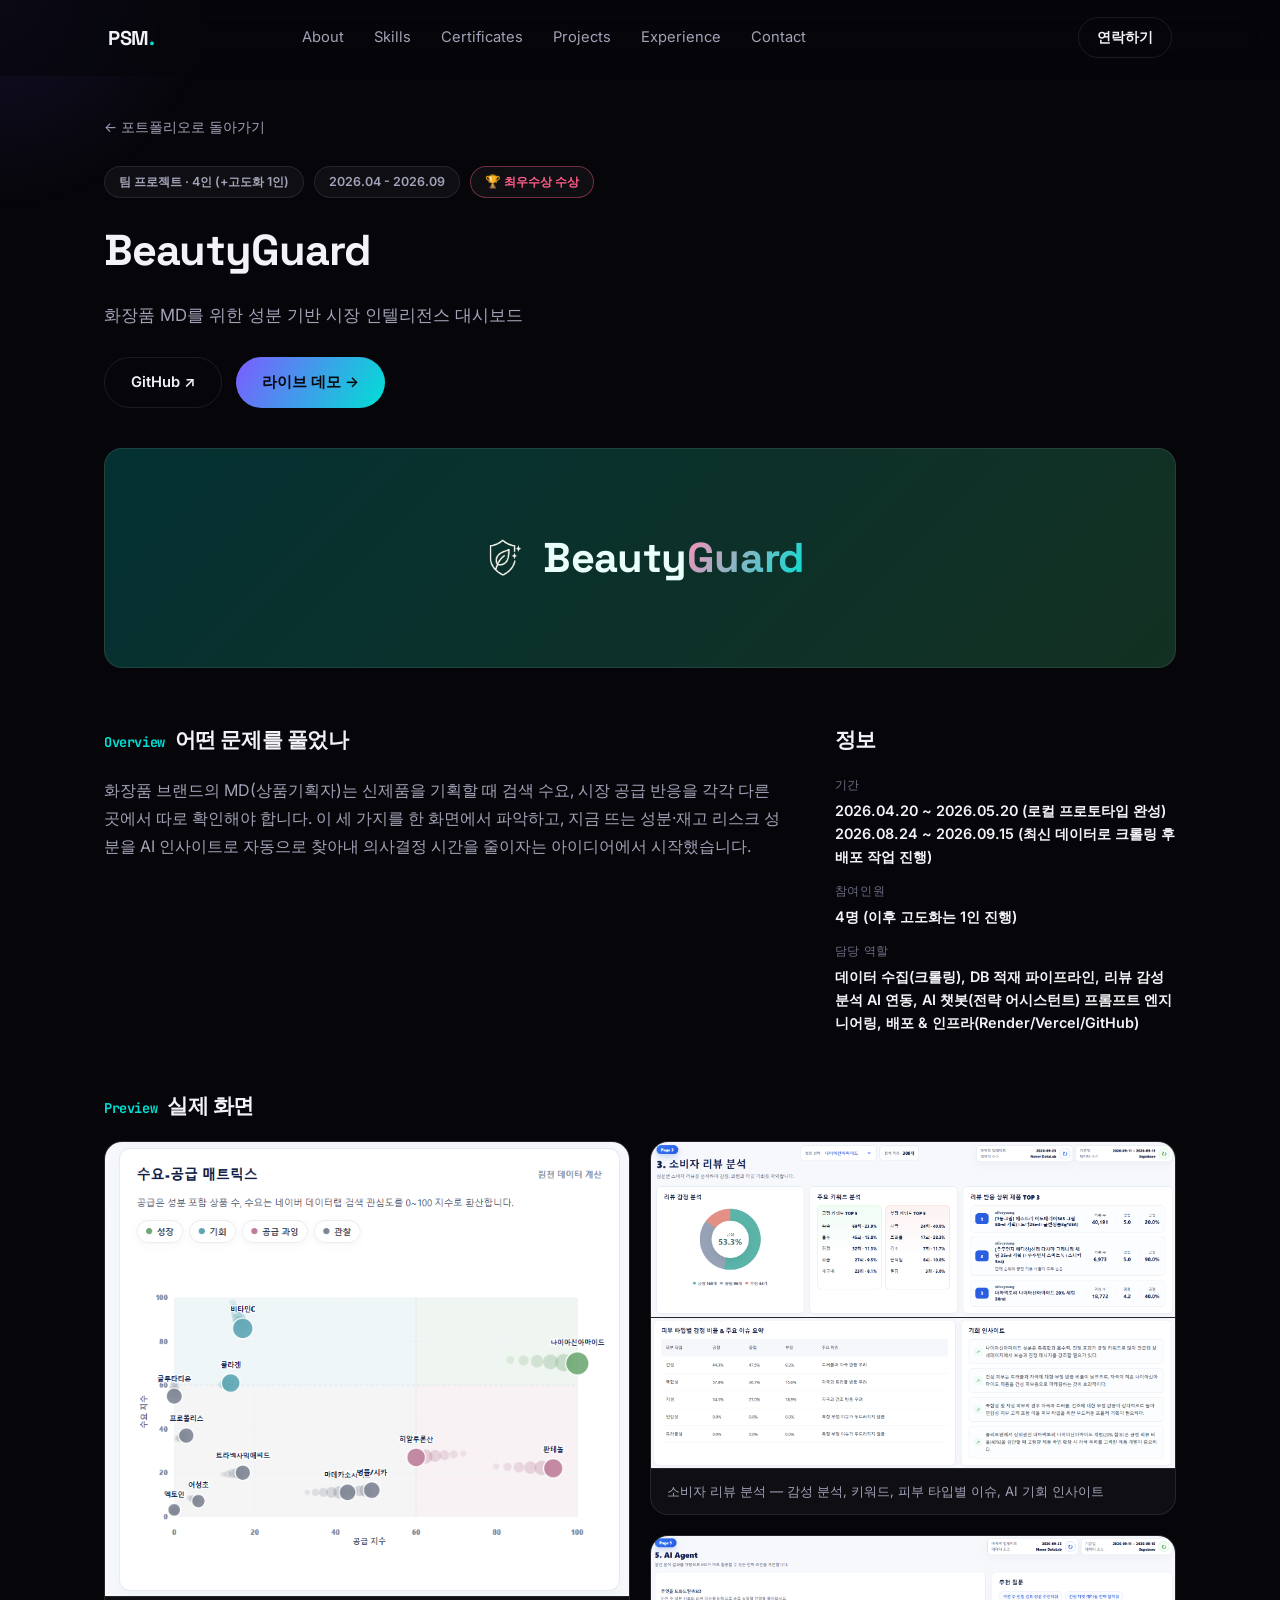
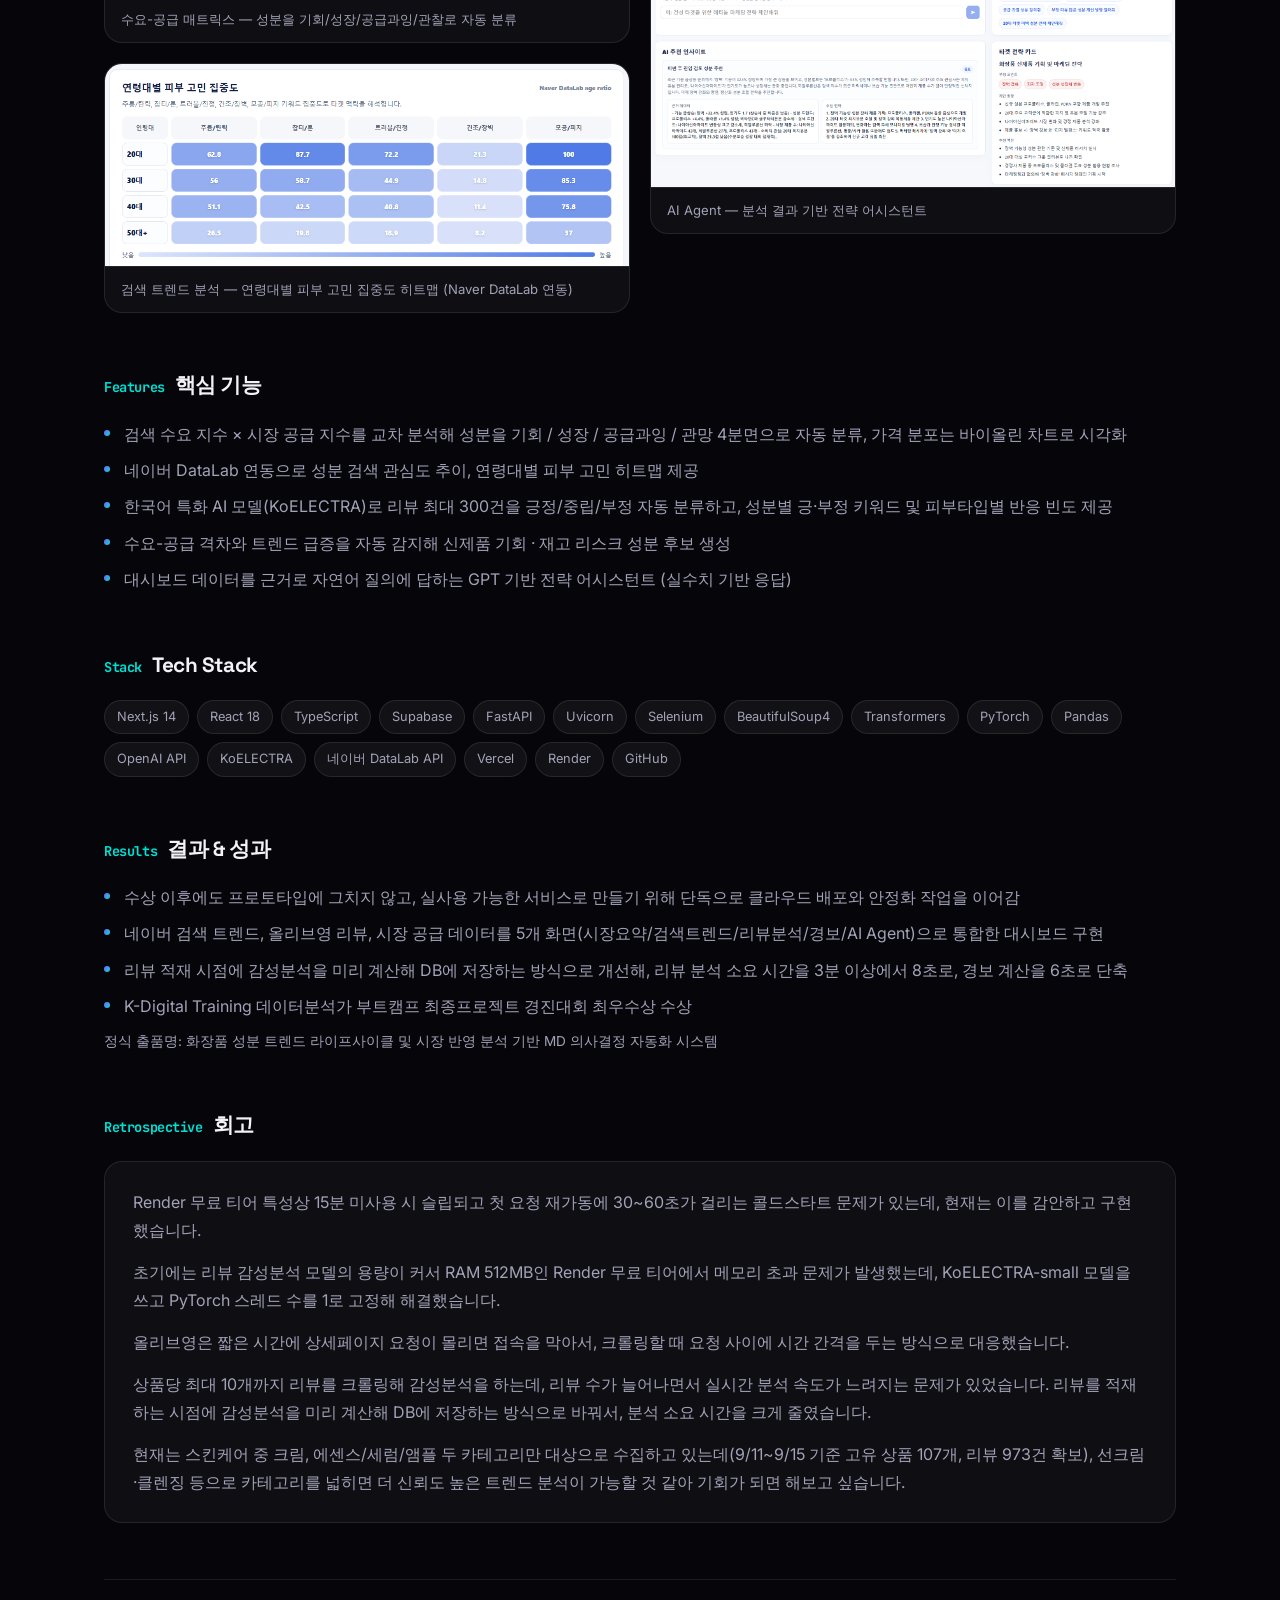
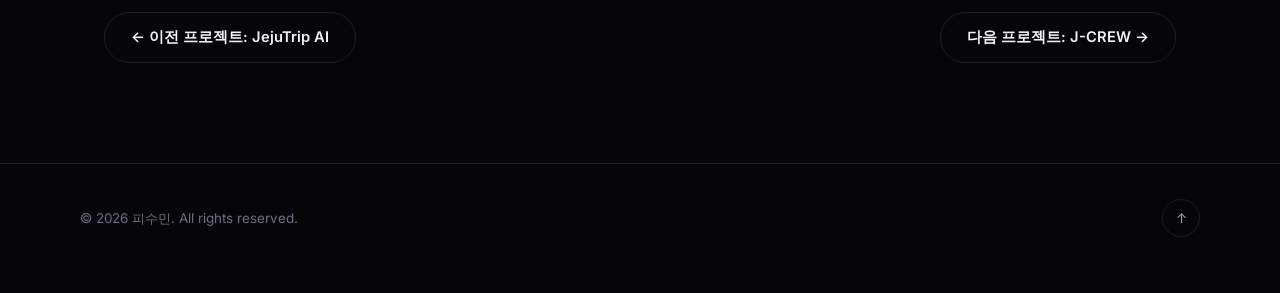
==== projects/beautyguard.html @ df898c48 "Fork portfolio for Data Analyst-focused variant Co-Authored-By: Claude Sonnet 5 <noreply@anthropic.c" ====
<!DOCTYPE html>
<html lang="ko">
<head>
<meta charset="UTF-8">
<meta name="viewport" content="width=device-width, initial-scale=1.0">
<title>BeautyGuard | 피수민 포트폴리오</title>
<meta name="description" content="화장품 MD를 위한 성분 기반 시장 인텔리전스 대시보드, BeautyGuard 프로젝트 상세.">
<meta property="og:type" content="website">
<meta property="og:title" content="BeautyGuard | 피수민 포트폴리오">
<meta property="og:description" content="화장품 MD를 위한 성분 기반 시장 인텔리전스 대시보드, BeautyGuard 프로젝트 상세.">
<meta property="og:image" content="https://portfolio-psm.vercel.app/assets/og-image.png">
<meta property="og:url" content="https://portfolio-psm.vercel.app/projects/beautyguard.html">
<link rel="preconnect" href="https://fonts.googleapis.com">
<link rel="preconnect" href="https://fonts.gstatic.com" crossorigin>
<link href="https://fonts.googleapis.com/css2?family=Space+Grotesk:wght@500;600;700&family=Inter:wght@400;500;600;700&family=JetBrains+Mono:wght@400;500&display=swap" rel="stylesheet">
<link rel="stylesheet" href="../css/style.css">
<link rel="icon" type="image/svg+xml" href="../assets/favicon.svg">
</head>
<body>

<div class="cursor-glow" id="cursorGlow"></div>
<div class="progress-bar" id="progressBar"></div>

<header class="nav" id="nav">
  <div class="nav-inner">
    <a href="../index.html" class="logo">PSM<span class="dot">.</span></a>
    <nav class="nav-links" id="navLinks">
      <a href="../index.html#about" class="nav-link">About</a>
      <a href="../index.html#skills" class="nav-link">Skills</a>
      <a href="../index.html#certificates" class="nav-link">Certificates</a>
      <a href="../index.html#projects" class="nav-link">Projects</a>
      <a href="../index.html#experience" class="nav-link">Experience</a>
      <a href="../index.html#contact" class="nav-link">Contact</a>
    </nav>
    <a href="../index.html#contact" class="btn btn-small btn-outline nav-cta">연락하기</a>
    <button class="menu-toggle" id="menuToggle" aria-label="메뉴 열기">
      <span></span><span></span><span></span>
    </button>
  </div>
</header>

<div class="pd-hero">
  <a href="../index.html#projects" class="pd-back reveal">← 포트폴리오로 돌아가기</a>

  <div class="pd-badges reveal">
    <span class="pd-badge">팀 프로젝트 · 4인 (+고도화 1인)</span>
    <span class="pd-badge">2026.04 - 2026.09</span>
    <span class="pd-badge badge-award">🏆 최우수상 수상</span>
  </div>

  <h1 class="pd-title reveal">BeautyGuard</h1>
  <p class="pd-tagline reveal">화장품 MD를 위한 성분 기반 시장 인텔리전스 대시보드</p>

  <div class="pd-hero-actions reveal">
    <a href="https://github.com/PSM-0403/BeautyGuard" target="_blank" rel="noopener" class="btn btn-outline">GitHub ↗</a>
    <a href="https://beautyguard-dashboard.vercel.app" target="_blank" rel="noopener" class="btn btn-primary">라이브 데모 →</a>
  </div>

  <div class="pd-banner reveal thumb-3">
    <div class="pd-banner-brand">
      <img class="pd-banner-icon" src="../assets/icons/beautyguard-icon.png" alt="BeautyGuard 아이콘" width="56" height="56">
      <span class="pd-banner-title">Beauty<em>Guard</em></span>
    </div>
  </div>
</div>

<div class="pd-body">

  <div class="pd-grid">
    <div class="pd-block reveal">
      <h2><span class="pd-num">Overview</span>어떤 문제를 풀었나</h2>
      <p>
        화장품 브랜드의 MD(상품기획자)는 신제품을 기획할 때 검색 수요, 시장 공급 반응을 각각 다른 곳에서 따로 확인해야 합니다.
        이 세 가지를 한 화면에서 파악하고, 지금 뜨는 성분·재고 리스크 성분을 AI 인사이트로 자동으로 찾아내 의사결정 시간을 줄이자는
        아이디어에서 시작했습니다.
      </p>
    </div>
    <div class="pd-block reveal">
      <h2>정보</h2>
      <ul class="pd-meta-list">
        <li class="pd-meta-item"><span>기간</span><strong>2026.04.20 ~ 2026.05.20 (로컬 프로토타입 완성)<br>2026.08.24 ~ 2026.09.15 (최신 데이터로 크롤링 후 배포 작업 진행)</strong></li>
        <li class="pd-meta-item"><span>참여인원</span><strong>4명 (이후 고도화는 1인 진행)</strong></li>
        <li class="pd-meta-item"><span>담당 역할</span><strong>데이터 수집(크롤링), DB 적재 파이프라인, 리뷰 감성분석 AI 연동, AI 챗봇(전략 어시스턴트) 프롬프트 엔지니어링, 배포 &amp; 인프라(Render/Vercel/GitHub)</strong></li>
      </ul>
    </div>
  </div>

  <div class="pd-block reveal">
    <h2><span class="pd-num">Preview</span>실제 화면</h2>
    <div class="pd-shots">
      <figure class="pd-shot">
        <img src="../assets/screenshots/beautyguard/market-matrix.png" alt="수요-공급 매트릭스 화면" loading="lazy">
        <figcaption>수요-공급 매트릭스 — 성분을 기회/성장/공급과잉/관찰로 자동 분류</figcaption>
      </figure>
      <figure class="pd-shot">
        <img src="../assets/screenshots/beautyguard/age-heatmap.png" alt="연령대별 피부 고민 집중도 히트맵 화면" loading="lazy">
        <figcaption>검색 트렌드 분석 — 연령대별 피부 고민 집중도 히트맵 (Naver DataLab 연동)</figcaption>
      </figure>
      <figure class="pd-shot">
        <img src="../assets/screenshots/beautyguard/review-analysis-1.png" alt="소비자 리뷰 분석 화면 - 감성 분석 및 키워드" loading="lazy">
        <img src="../assets/screenshots/beautyguard/review-analysis-2.png" alt="소비자 리뷰 분석 화면 - 피부 타입별 이슈 및 AI 인사이트" loading="lazy">
        <figcaption>소비자 리뷰 분석 — 감성 분석, 키워드, 피부 타입별 이슈, AI 기회 인사이트</figcaption>
      </figure>
      <figure class="pd-shot">
        <img src="../assets/screenshots/beautyguard/ai-agent.png" alt="AI Agent 전략 어시스턴트 화면" loading="lazy">
        <figcaption>AI Agent — 분석 결과 기반 전략 어시스턴트</figcaption>
      </figure>
    </div>
  </div>

  <div class="pd-block reveal">
    <h2><span class="pd-num">Features</span>핵심 기능</h2>
    <ul class="pd-list">
      <li>검색 수요 지수 × 시장 공급 지수를 교차 분석해 성분을 기회 / 성장 / 공급과잉 / 관망 4분면으로 자동 분류, 가격 분포는 바이올린 차트로 시각화</li>
      <li>네이버 DataLab 연동으로 성분 검색 관심도 추이, 연령대별 피부 고민 히트맵 제공</li>
      <li>한국어 특화 AI 모델(KoELECTRA)로 리뷰 최대 300건을 긍정/중립/부정 자동 분류하고, 성분별 긍·부정 키워드 및 피부타입별 반응 빈도 제공</li>
      <li>수요-공급 격차와 트렌드 급증을 자동 감지해 신제품 기회 · 재고 리스크 성분 후보 생성</li>
      <li>대시보드 데이터를 근거로 자연어 질의에 답하는 GPT 기반 전략 어시스턴트 (실수치 기반 응답)</li>
    </ul>
  </div>

  <div class="pd-block reveal">
    <h2><span class="pd-num">Stack</span>Tech Stack</h2>
    <div class="tech-pills">
      <span class="tech-pill">Next.js 14</span><span class="tech-pill">React 18</span><span class="tech-pill">TypeScript</span>
      <span class="tech-pill">Supabase</span><span class="tech-pill">FastAPI</span><span class="tech-pill">Uvicorn</span>
      <span class="tech-pill">Selenium</span><span class="tech-pill">BeautifulSoup4</span><span class="tech-pill">Transformers</span>
      <span class="tech-pill">PyTorch</span><span class="tech-pill">Pandas</span><span class="tech-pill">OpenAI API</span>
      <span class="tech-pill">KoELECTRA</span><span class="tech-pill">네이버 DataLab API</span><span class="tech-pill">Vercel</span><span class="tech-pill">Render</span><span class="tech-pill">GitHub</span>
    </div>
  </div>

  <div class="pd-block reveal">
    <h2><span class="pd-num">Results</span>결과 &amp; 성과</h2>
    <ul class="pd-list">
      <li>수상 이후에도 프로토타입에 그치지 않고, 실사용 가능한 서비스로 만들기 위해 단독으로 클라우드 배포와 안정화 작업을 이어감</li>
      <li>네이버 검색 트렌드, 올리브영 리뷰, 시장 공급 데이터를 5개 화면(시장요약/검색트렌드/리뷰분석/경보/AI Agent)으로 통합한 대시보드 구현</li>
      <li>리뷰 적재 시점에 감성분석을 미리 계산해 DB에 저장하는 방식으로 개선해, 리뷰 분석 소요 시간을 3분 이상에서 8초로, 경보 계산을 6초로 단축</li>
      <li>K-Digital Training 데이터분석가 부트캠프 최종프로젝트 경진대회 최우수상 수상</li>
    </ul>
    <p class="section-hint">정식 출품명: 화장품 성분 트렌드 라이프사이클 및 시장 반영 분석 기반 MD 의사결정 자동화 시스템</p>
  </div>

  <div class="pd-block reveal">
    <h2><span class="pd-num">Retrospective</span>회고</h2>
    <div class="pd-retro">
      <p>Render 무료 티어 특성상 15분 미사용 시 슬립되고 첫 요청 재가동에 30~60초가 걸리는 콜드스타트 문제가 있는데, 현재는 이를 감안하고 구현했습니다.</p>
      <p>초기에는 리뷰 감성분석 모델의 용량이 커서 RAM 512MB인 Render 무료 티어에서 메모리 초과 문제가 발생했는데, KoELECTRA-small 모델을 쓰고 PyTorch 스레드 수를 1로 고정해 해결했습니다.</p>
      <p>올리브영은 짧은 시간에 상세페이지 요청이 몰리면 접속을 막아서, 크롤링할 때 요청 사이에 시간 간격을 두는 방식으로 대응했습니다.</p>
      <p>상품당 최대 10개까지 리뷰를 크롤링해 감성분석을 하는데, 리뷰 수가 늘어나면서 실시간 분석 속도가 느려지는 문제가 있었습니다. 리뷰를 적재하는 시점에 감성분석을 미리 계산해 DB에 저장하는 방식으로 바꿔서, 분석 소요 시간을 크게 줄였습니다.</p>
      <p>현재는 스킨케어 중 크림, 에센스/세럼/앰플 두 카테고리만 대상으로 수집하고 있는데(9/11~9/15 기준 고유 상품 107개, 리뷰 973건 확보), 선크림·클렌징 등으로 카테고리를 넓히면 더 신뢰도 높은 트렌드 분석이 가능할 것 같아 기회가 되면 해보고 싶습니다.</p>
    </div>
  </div>

  <div class="pd-footer-nav reveal">
    <a href="jejutrip.html" class="btn btn-outline">← 이전 프로젝트: JejuTrip AI</a>
    <a href="jcrew.html" class="btn btn-outline">다음 프로젝트: J-CREW →</a>
  </div>

</div>

<footer class="footer">
  <div class="footer-inner">
    <p>&copy; <span id="year"></span> 피수민. All rights reserved.</p>
    <button class="to-top" id="toTop" aria-label="맨 위로">↑</button>
  </div>
</footer>

<script src="../js/script.js"></script>
</body>
</html>
---- css/style.css ----
/* ===================================================
   Portfolio — Dark / Gradient theme
   =================================================== */

:root {
  --bg: #06060a;
  --bg-alt: #0b0b13;
  --surface: rgba(255, 255, 255, 0.04);
  --surface-hover: rgba(255, 255, 255, 0.07);
  --border: rgba(255, 255, 255, 0.09);
  --text: #f3f3f7;
  --text-dim: #a2a2b8;
  --text-faint: #6c6c85;

  --accent-1: #7c5cff;
  --accent-2: #00e0d4;
  --accent-3: #ff5c8a;
  --gradient: linear-gradient(120deg, var(--accent-1), var(--accent-2));
  --gradient-soft: linear-gradient(120deg, rgba(124,92,255,0.18), rgba(0,224,212,0.18));

  --shadow-glow: 0 0 40px rgba(124, 92, 255, 0.25);
  --radius: 18px;
  --radius-sm: 10px;

  --maxw: 1120px;
  --nav-h: 76px;
}

@media (prefers-color-scheme: light) {
  :root { color-scheme: dark; }
}

* { box-sizing: border-box; }
html { scroll-behavior: smooth; }

body {
  margin: 0;
  background: var(--bg);
  color: var(--text);
  font-family: 'Inter', system-ui, -apple-system, 'Segoe UI', sans-serif;
  line-height: 1.6;
  overflow-x: hidden;
}

h1, h2, h3 {
  font-family: 'Space Grotesk', 'Inter', sans-serif;
  margin: 0;
  letter-spacing: -0.02em;
}

a { color: inherit; text-decoration: none; }
ul { list-style: none; margin: 0; padding: 0; }
img { max-width: 100%; display: block; }
button { font-family: inherit; cursor: pointer; border: none; background: none; color: inherit; }

::selection { background: var(--accent-1); color: #fff; }

/* ---------- scrollbar ---------- */
::-webkit-scrollbar { width: 10px; }
::-webkit-scrollbar-track { background: var(--bg); }
::-webkit-scrollbar-thumb { background: #24243a; border-radius: 10px; }
::-webkit-scrollbar-thumb:hover { background: var(--accent-1); }

/* ---------- cursor glow ---------- */
.cursor-glow {
  position: fixed;
  top: 0; left: 0;
  width: 420px; height: 420px;
  border-radius: 50%;
  background: radial-gradient(circle, rgba(124,92,255,0.12), transparent 70%);
  pointer-events: none;
  transform: translate(-50%, -50%);
  z-index: 1;
  transition: opacity 0.3s;
  will-change: transform;
}
@media (max-width: 768px) { .cursor-glow { display: none; } }

/* ---------- scroll progress ---------- */
.progress-bar {
  position: fixed;
  top: 0; left: 0;
  height: 3px;
  width: 0%;
  background: var(--gradient);
  z-index: 1000;
  transition: width 0.1s ease-out;
}

/* ---------- reveal on scroll ---------- */
.reveal {
  opacity: 0;
  transform: translateY(28px);
  transition: opacity 0.7s cubic-bezier(.2,.7,.3,1), transform 0.7s cubic-bezier(.2,.7,.3,1);
}
.reveal.in-view { opacity: 1; transform: translateY(0); }

/* ===================== NAV ===================== */
.nav {
  position: fixed;
  top: 0; left: 0; right: 0;
  height: var(--nav-h);
  z-index: 500;
  background: rgba(6,6,10,0.6);
  backdrop-filter: blur(16px);
  -webkit-backdrop-filter: blur(16px);
  border-bottom: 1px solid transparent;
  transition: border-color 0.3s, background 0.3s;
}
.nav.scrolled { border-color: var(--border); background: rgba(6,6,10,0.85); }

.nav-inner {
  max-width: var(--maxw);
  height: 100%;
  margin: 0 auto;
  padding: 0 28px;
  display: flex;
  align-items: center;
  gap: 24px;
}

.logo {
  font-family: 'Space Grotesk', sans-serif;
  font-weight: 700;
  font-size: 1.25rem;
  letter-spacing: -0.02em;
}
.logo .dot { color: var(--accent-2); }

.nav-links {
  display: flex;
  gap: 30px;
  margin: 0 auto;
}
.nav-link {
  position: relative;
  font-size: 0.92rem;
  color: var(--text-dim);
  padding: 6px 0;
  transition: color 0.2s;
}
.nav-link::after {
  content: '';
  position: absolute;
  left: 0; bottom: 0;
  width: 0; height: 2px;
  background: var(--gradient);
  transition: width 0.25s;
}
.nav-link:hover, .nav-link.active { color: var(--text); }
.nav-link:hover::after, .nav-link.active::after { width: 100%; }

.nav-cta { margin-left: auto; }

.menu-toggle {
  display: none;
  flex-direction: column;
  gap: 5px;
  padding: 8px;
}
.menu-toggle span {
  width: 22px; height: 2px;
  background: var(--text);
  border-radius: 2px;
  transition: transform 0.25s, opacity 0.25s;
}

/* ===================== BUTTONS ===================== */
.btn {
  display: inline-flex;
  align-items: center;
  gap: 8px;
  padding: 13px 26px;
  border-radius: 999px;
  font-size: 0.92rem;
  font-weight: 600;
  transition: transform 0.2s, box-shadow 0.2s, background 0.2s, border-color 0.2s;
  white-space: nowrap;
}
.btn-primary {
  background: var(--gradient);
  color: #06060a;
}
.btn-primary:hover { transform: translateY(-2px); box-shadow: var(--shadow-glow); }

.btn-outline {
  border: 1px solid var(--border);
  color: var(--text);
}
.btn-outline:hover { border-color: var(--accent-1); background: var(--surface); transform: translateY(-2px); }

.btn-small { padding: 9px 18px; font-size: 0.85rem; }

/* ===================== HERO ===================== */
.hero {
  position: relative;
  min-height: 100vh;
  display: flex;
  align-items: center;
  justify-content: center;
  padding: calc(var(--nav-h) + 40px) 24px 80px;
  overflow: hidden;
}

.hero-content {
  position: relative;
  z-index: 2;
  max-width: 760px;
  text-align: center;
}

.hero-eyebrow {
  display: inline-flex;
  align-items: center;
  gap: 8px;
  font-size: 0.82rem;
  color: var(--text-dim);
  border: 1px solid var(--border);
  padding: 7px 16px;
  border-radius: 999px;
  margin-bottom: 28px;
  background: var(--surface);
}
.pulse-dot {
  width: 7px; height: 7px;
  border-radius: 50%;
  background: #4ade80;
  box-shadow: 0 0 0 0 rgba(74,222,128,0.6);
  animation: pulse 1.8s infinite;
}
@keyframes pulse {
  0% { box-shadow: 0 0 0 0 rgba(74,222,128,0.55); }
  70% { box-shadow: 0 0 0 8px rgba(74,222,128,0); }
  100% { box-shadow: 0 0 0 0 rgba(74,222,128,0); }
}

.hero-title {
  font-size: clamp(2.1rem, 5.5vw, 3.6rem);
  font-weight: 700;
  line-height: 1.15;
  margin-bottom: 14px;
}
.wave { display: inline-block; animation: waveHand 2.4s ease-in-out infinite; transform-origin: 70% 70%; }
@keyframes waveHand {
  0%, 60%, 100% { transform: rotate(0deg); }
  10%, 30% { transform: rotate(14deg); }
  20% { transform: rotate(-8deg); }
  40% { transform: rotate(10deg); }
}

.gradient-text {
  background: var(--gradient);
  -webkit-background-clip: text;
  background-clip: text;
  color: transparent;
}

.hero-role {
  font-size: clamp(1.15rem, 3vw, 1.6rem);
  font-family: 'JetBrains Mono', monospace;
  font-weight: 500;
  color: var(--accent-2);
  min-height: 2.2em;
  margin-bottom: 20px;
}
.hero-tagline {
  font-family: 'Space Grotesk', sans-serif;
  font-size: clamp(1rem, 2.4vw, 1.2rem);
  font-weight: 600;
  color: var(--text);
  margin-bottom: 18px;
  position: relative;
  display: inline-block;
}
.hero-tagline::after {
  content: '';
  position: absolute;
  left: 50%;
  bottom: -8px;
  transform: translateX(-50%);
  width: 40px;
  height: 3px;
  border-radius: 3px;
  background: var(--gradient);
}

.hero-desc {
  color: var(--text-dim);
  font-size: 1.02rem;
  max-width: 560px;
  margin: 26px auto 36px;
}

.hero-actions {
  display: flex;
  justify-content: center;
  gap: 14px;
  flex-wrap: wrap;
  margin-bottom: 36px;
}

.hero-links {
  display: flex;
  justify-content: center;
  gap: 20px;
}
.hero-links a {
  width: 42px; height: 42px;
  display: flex; align-items: center; justify-content: center;
  border-radius: 50%;
  border: 1px solid var(--border);
  color: var(--text-dim);
  transition: color 0.2s, border-color 0.2s, transform 0.2s;
}
.hero-links a:hover { color: var(--text); border-color: var(--accent-1); transform: translateY(-3px); }

.scroll-cue {
  position: absolute;
  bottom: 32px; left: 50%;
  transform: translateX(-50%);
  width: 26px; height: 42px;
  border: 2px solid var(--border);
  border-radius: 14px;
  z-index: 2;
}
.scroll-cue span {
  position: absolute;
  top: 8px; left: 50%;
  width: 4px; height: 8px;
  margin-left: -2px;
  border-radius: 2px;
  background: var(--accent-2);
  animation: scrollCue 1.6s ease-in-out infinite;
}
@keyframes scrollCue {
  0% { opacity: 1; top: 8px; }
  100% { opacity: 0; top: 20px; }
}

/* ===================== SECTIONS (generic) ===================== */
.section { padding: 120px 24px; position: relative; }
.section-alt { background: var(--bg-alt); }
.section-inner { max-width: var(--maxw); margin: 0 auto; }

.section-tag {
  font-family: 'JetBrains Mono', monospace;
  font-size: 0.82rem;
  color: var(--accent-2);
  letter-spacing: 0.06em;
  margin-bottom: 12px;
}
.section-title {
  font-size: clamp(1.7rem, 4vw, 2.4rem);
  font-weight: 700;
  margin-bottom: 16px;
}
#projects .section-title,
#certificates .section-title { margin-bottom: 44px; }
.section-desc {
  color: var(--text-dim);
  max-width: 560px;
  margin-bottom: 52px;
}
.center { text-align: center; margin-left: auto; margin-right: auto; }

.section-desc-tight { margin-bottom: 8px; }
.section-hint {
  font-size: 0.85rem;
  color: var(--text-faint);
  margin: 0 0 44px;
}

/* ===================== ABOUT ===================== */
.about-grid {
  display: grid;
  grid-template-columns: 320px 1fr;
  gap: 60px;
  align-items: start;
}

.avatar-frame {
  position: relative;
  width: 100%;
  aspect-ratio: 1;
  border-radius: 28px;
  background: var(--gradient-soft);
  border: 1px solid var(--border);
  display: flex;
  align-items: center;
  justify-content: center;
  overflow: hidden;
}
.avatar-glow {
  position: absolute;
  width: 60%; height: 60%;
  background: var(--gradient);
  filter: blur(60px);
  opacity: 0.55;
  border-radius: 50%;
}
.avatar-initials {
  position: relative;
  font-family: 'Space Grotesk', sans-serif;
  font-size: 4.2rem;
  font-weight: 700;
  color: var(--text);
}

.about-stat-card {
  display: flex;
  gap: 16px;
  margin-top: 20px;
}
.about-stat {
  flex: 1;
  background: var(--surface);
  border: 1px solid var(--border);
  border-radius: var(--radius-sm);
  padding: 16px;
  text-align: center;
}
.about-stat strong {
  display: block;
  font-family: 'Space Grotesk', sans-serif;
  font-size: 1.5rem;
  background: var(--gradient);
  -webkit-background-clip: text;
  background-clip: text;
  color: transparent;
}
.about-stat span { font-size: 0.78rem; color: var(--text-dim); }

.about-text p { color: var(--text-dim); margin-bottom: 18px; }
.about-facts { margin-top: 28px; display: flex; flex-direction: column; gap: 12px; }
.about-facts li { font-size: 0.94rem; color: var(--text-dim); display: flex; gap: 10px; }

@media (max-width: 860px) {
  .about-grid { grid-template-columns: 1fr; }
  .avatar-frame { max-width: 280px; margin: 0 auto; }
  .about-stat-card { max-width: 280px; margin: 20px auto 0; }
}

/* ===================== SKILLS ===================== */
.skills-grid {
  display: grid;
  grid-template-columns: repeat(auto-fit, minmax(340px, 1fr));
  gap: 20px;
  align-items: start;
}
.skill-card {
  background: var(--surface);
  border: 1px solid var(--border);
  border-radius: var(--radius);
  padding: 26px;
  transition: transform 0.25s, border-color 0.25s, background 0.25s;
}
.skill-card:hover {
  transform: translateY(-4px);
  border-color: var(--accent-1);
  background: var(--surface-hover);
}
.skill-card h3 {
  font-size: 1.05rem;
  margin-bottom: 16px;
  color: var(--accent-2);
}

.skill-tags { display: flex; flex-wrap: wrap; gap: 8px; }
.skill-tag {
  position: relative;
  font: inherit;
  font-size: 0.82rem;
  padding: 6px 12px;
  border-radius: 999px;
  background: rgba(255,255,255,0.05);
  border: 1px solid var(--border);
  color: var(--text-dim);
  cursor: pointer;
  transition: border-color 0.2s, color 0.2s, background 0.2s;
}
.skill-tag:hover,
.skill-tag:focus-visible,
.skill-tag.active {
  border-color: var(--accent-1);
  color: var(--text);
  background: rgba(124,92,255,0.14);
}

.skill-tooltip {
  position: absolute;
  left: 50%;
  top: calc(100% + 10px);
  transform: translateX(-50%) translateY(6px);
  width: 240px;
  max-width: 60vw;
  padding: 12px 14px;
  border-radius: var(--radius-sm);
  background: #12121c;
  border: 1px solid var(--border);
  color: var(--text-dim);
  font-size: 0.78rem;
  font-weight: 400;
  line-height: 1.55;
  text-align: left;
  white-space: normal;
  opacity: 0;
  pointer-events: none;
  transition: opacity 0.2s, transform 0.2s;
  z-index: 20;
  box-shadow: 0 16px 34px -14px rgba(0,0,0,0.6);
}
.skill-tag:hover .skill-tooltip,
.skill-tag:focus-visible .skill-tooltip,
.skill-tag.active .skill-tooltip {
  opacity: 1;
  transform: translateX(-50%) translateY(0);
  pointer-events: auto;
}

/* ===================== CERTIFICATES ===================== */
.cert-card {
  background: var(--surface);
  border: 1px solid var(--border);
  border-radius: var(--radius);
  overflow: hidden;
}
.cert-row {
  display: grid;
  grid-template-columns: 110px 1fr auto;
  align-items: center;
  gap: 18px;
  padding: 18px 26px;
  border-bottom: 1px solid var(--border);
  transition: background 0.2s;
}
.cert-row:last-child { border-bottom: none; }
.cert-row:hover { background: var(--surface-hover); }
.cert-date {
  font-family: 'JetBrains Mono', monospace;
  font-size: 0.82rem;
  color: var(--accent-2);
}
.cert-name {
  font-weight: 600;
  font-size: 0.98rem;
}
.cert-org {
  font-size: 0.84rem;
  color: var(--text-dim);
  text-align: right;
  white-space: nowrap;
}

@media (max-width: 620px) {
  .cert-row {
    grid-template-columns: 1fr;
    gap: 4px;
    text-align: left;
  }
  .cert-org { text-align: left; }
}

/* ===================== PROJECTS ===================== */
.projects-grid {
  display: grid;
  grid-template-columns: repeat(auto-fit, minmax(300px, 1fr));
  gap: 26px;
}

.project-card {
  background: var(--surface);
  border: 1px solid var(--border);
  border-radius: var(--radius);
  overflow: hidden;
  transition: transform 0.15s ease-out, border-color 0.25s, box-shadow 0.25s;
  transform-style: preserve-3d;
}
.project-card:hover {
  border-color: var(--accent-1);
  box-shadow: 0 20px 50px -20px rgba(124,92,255,0.4);
}

.project-thumb {
  height: 170px;
  display: flex;
  align-items: center;
  justify-content: center;
  font-size: 3rem;
  position: relative;
  overflow: hidden;
}
.thumb-1 { background: linear-gradient(135deg, #7c5cff33, #00e0d433); }
.thumb-2 { background: linear-gradient(135deg, #ff5c8a33, #7c5cff33); }
.thumb-3 { background: linear-gradient(135deg, #00e0d433, #4ade8033); }
.thumb-4 { background: linear-gradient(135deg, #ffb35c33, #ff5c8a33); }
.project-emoji { position: relative; z-index: 1; filter: drop-shadow(0 4px 18px rgba(0,0,0,0.4)); }
.project-emoji-icon { position: relative; z-index: 1; filter: drop-shadow(0 4px 18px rgba(0,0,0,0.4)); }

.thumb-brand {
  position: relative;
  z-index: 1;
  display: flex;
  align-items: center;
  gap: 6px;
}
.thumb-brand-title {
  font-family: 'Space Grotesk', sans-serif;
  font-size: 1.3rem;
  font-weight: 700;
  letter-spacing: -0.01em;
  color: #eafffa;
}
.thumb-brand-title em {
  font-style: normal;
  background: linear-gradient(120deg, #ff8fb8, #00e0d4);
  -webkit-background-clip: text;
  background-clip: text;
  color: transparent;
}
.thumb-brand .project-emoji { font-size: 2.1rem; }

.thumb-brand-title.thumb-brand-jeju em,
.pd-banner-title.pd-banner-jeju em {
  font-style: normal;
  background: linear-gradient(120deg, #ff9f43, #7ed957);
  -webkit-background-clip: text;
  background-clip: text;
  color: transparent;
}
.pd-banner-icon-emoji { font-size: 2.6rem; line-height: 1; }

.logo-plate {
  position: relative;
  z-index: 1;
  background: #ffffff;
  border-radius: 16px;
  display: flex;
  align-items: center;
  justify-content: center;
  box-shadow: 0 12px 30px -10px rgba(0,0,0,0.5);
}
.logo-plate img { display: block; border-radius: 8px; object-fit: contain; }
.logo-plate-sm { padding: 10px; }
.logo-plate-sm img { width: 72px; height: 72px; }
.logo-plate-lg { padding: 16px; border-radius: 20px; }
.logo-plate-lg img { width: 120px; height: 120px; }

.project-body { padding: 22px 24px 26px; }
.project-top {
  display: flex;
  justify-content: space-between;
  align-items: center;
  margin-bottom: 10px;
}
.project-top h3 { font-size: 1.08rem; }
.project-links { display: flex; gap: 12px; }
.project-links a { color: var(--text-dim); transition: color 0.2s; }
.project-links a:hover { color: var(--accent-2); }

.project-body p { color: var(--text-dim); font-size: 0.92rem; margin-bottom: 16px; }
.project-tags { display: flex; flex-wrap: wrap; gap: 8px; }
.project-tags span {
  font-size: 0.76rem;
  padding: 4px 10px;
  border-radius: 999px;
  background: rgba(255,255,255,0.05);
  color: var(--text-faint);
  border: 1px solid var(--border);
}

.project-more {
  display: inline-flex;
  align-items: center;
  gap: 4px;
  margin-top: 18px;
  font-size: 0.86rem;
  font-weight: 600;
  color: var(--accent-2);
  transition: gap 0.2s, color 0.2s;
}
.project-more:hover { gap: 8px; color: var(--text); }

/* ===================== EXPERIENCE / TIMELINE ===================== */
.timeline {
  position: relative;
  max-width: 720px;
  margin: 0 auto;
  padding-left: 28px;
  border-left: 2px solid var(--border);
}
.timeline-item {
  position: relative;
  padding-bottom: 44px;
}
.timeline-item:last-child { padding-bottom: 0; }
.timeline-dot {
  position: absolute;
  left: -35px;
  top: 4px;
  width: 12px; height: 12px;
  border-radius: 50%;
  background: var(--gradient);
  box-shadow: 0 0 0 4px var(--bg), 0 0 0 5px var(--border);
}
.timeline-date {
  font-family: 'JetBrains Mono', monospace;
  font-size: 0.78rem;
  color: var(--accent-2);
}
.timeline-badge {
  display: inline-block;
  margin-left: 10px;
  padding: 2px 10px;
  border-radius: 999px;
  font-size: 0.7rem;
  font-weight: 600;
  border: 1px solid var(--border);
  color: var(--text-dim);
  vertical-align: middle;
}
.badge-work { border-color: rgba(124,92,255,0.4); color: var(--accent-1); }
.badge-edu { border-color: rgba(0,224,212,0.4); color: var(--accent-2); }
.badge-award { border-color: rgba(255,92,138,0.4); color: var(--accent-3); }

.timeline-content h3 { font-size: 1.05rem; margin: 8px 0 8px; }
.timeline-content p { color: var(--text-dim); font-size: 0.92rem; }
.timeline-orgs {
  display: flex;
  flex-direction: column;
  gap: 4px;
  margin-bottom: 12px;
  padding: 12px 14px;
  background: rgba(255,255,255,0.03);
  border: 1px solid var(--border);
  border-radius: var(--radius-sm);
}
.timeline-orgs li {
  font-size: 0.86rem;
  color: var(--text);
  font-weight: 500;
}
.timeline-details {
  display: flex;
  flex-direction: column;
  gap: 6px;
}
.timeline-details li {
  position: relative;
  padding-left: 16px;
  color: var(--text-dim);
  font-size: 0.88rem;
  line-height: 1.55;
}
.timeline-details li::before {
  content: '';
  position: absolute;
  left: 0; top: 8px;
  width: 5px; height: 5px;
  border-radius: 50%;
  background: var(--accent-2);
}

.timeline-award {
  display: flex;
  align-items: flex-start;
  gap: 12px;
  margin-top: 14px;
  padding: 14px 16px;
  background: rgba(255,92,138,0.06);
  border: 1px solid rgba(255,92,138,0.3);
  border-radius: var(--radius-sm);
}
.award-icon { font-size: 1.3rem; line-height: 1; }
.timeline-award strong { font-size: 0.92rem; color: var(--text); }
.award-date {
  font-family: 'JetBrains Mono', monospace;
  font-size: 0.74rem;
  color: var(--text-faint);
}
.timeline-award p {
  margin: 6px 0 0;
  color: var(--text-dim);
  font-size: 0.86rem;
}

/* ===================== CONTACT ===================== */
.contact-inner { text-align: center; }
.contact-card {
  max-width: 620px;
  margin: 0 auto;
  background: var(--surface);
  border: 1px solid var(--border);
  border-radius: var(--radius);
  padding: 36px 30px;
}

.email-group {
  display: flex;
  justify-content: center;
  align-items: center;
  gap: 16px;
  flex-wrap: wrap;
}

.email-copy {
  display: inline-flex;
  align-items: center;
  gap: 10px;
  padding: 14px 22px;
  border-radius: 999px;
  border: 1px solid var(--border);
  font-size: 0.94rem;
  font-weight: 600;
  color: var(--text);
  position: relative;
  transition: border-color 0.2s, transform 0.2s;
}
.email-copy:hover { border-color: var(--accent-2); transform: translateY(-2px); }
.copy-hint {
  position: absolute;
  bottom: -26px; left: 50%;
  transform: translateX(-50%);
  font-size: 0.72rem;
  color: var(--text-faint);
  white-space: nowrap;
  opacity: 0;
  transition: opacity 0.2s;
}
.email-copy:hover .copy-hint { opacity: 1; }
.copy-hint.copied { color: var(--accent-2); opacity: 1; }

.contact-socials {
  display: flex;
  justify-content: center;
  gap: 24px;
  margin-top: 34px;
  flex-wrap: wrap;
}
.contact-socials a {
  font-size: 0.9rem;
  color: var(--text-dim);
  transition: color 0.2s;
}
.contact-socials a:hover { color: var(--accent-2); }

/* ===================== FOOTER ===================== */
.footer { padding: 30px 24px 50px; border-top: 1px solid var(--border); }
.footer-inner {
  max-width: var(--maxw);
  margin: 0 auto;
  display: flex;
  align-items: center;
  justify-content: space-between;
}
.footer-inner p { color: var(--text-faint); font-size: 0.84rem; }
.to-top {
  width: 38px; height: 38px;
  border-radius: 50%;
  border: 1px solid var(--border);
  color: var(--text-dim);
  transition: color 0.2s, border-color 0.2s, transform 0.2s;
}
.to-top:hover { color: var(--text); border-color: var(--accent-1); transform: translateY(-3px); }

/* ===================== RESPONSIVE NAV ===================== */
@media (max-width: 860px) {
  .nav-links {
    position: fixed;
    top: var(--nav-h); left: 0; right: 0;
    background: rgba(6,6,10,0.97);
    backdrop-filter: blur(16px);
    flex-direction: column;
    align-items: center;
    gap: 0;
    padding: 10px 0;
    border-bottom: 1px solid var(--border);
    transform: translateY(-130%);
    opacity: 0;
    transition: transform 0.3s, opacity 0.3s;
  }
  .nav-links.open { transform: translateY(0); opacity: 1; }
  .nav-link { padding: 14px 0; width: 100%; text-align: center; }
  .nav-cta { display: none; }
  .menu-toggle { display: flex; }
  .menu-toggle.open span:nth-child(1) { transform: translateY(7px) rotate(45deg); }
  .menu-toggle.open span:nth-child(2) { opacity: 0; }
  .menu-toggle.open span:nth-child(3) { transform: translateY(-7px) rotate(-45deg); }
}

@media (max-width: 520px) {
  .section { padding: 90px 20px; }
  .hero-actions { flex-direction: column; width: 100%; }
  .hero-actions .btn { width: 100%; justify-content: center; }
}

/* ===================== PROJECT DETAIL PAGE ===================== */
.pd-back {
  display: inline-flex;
  align-items: center;
  gap: 6px;
  font-size: 0.86rem;
  color: var(--text-dim);
  margin: calc(var(--nav-h) + 40px) 0 28px;
  transition: color 0.2s;
}
.pd-back:hover { color: var(--text); }

.pd-hero { max-width: var(--maxw); margin: 0 auto; padding: 0 24px; }

.pd-badges { display: flex; flex-wrap: wrap; gap: 10px; margin-bottom: 18px; }
.pd-badge {
  font-size: 0.78rem;
  font-weight: 600;
  padding: 5px 14px;
  border-radius: 999px;
  border: 1px solid var(--border);
  color: var(--text-dim);
  background: var(--surface);
}
.pd-badge.badge-award { border-color: rgba(255,92,138,0.4); color: var(--accent-3); }

.pd-title {
  font-size: clamp(1.8rem, 4.5vw, 2.7rem);
  margin-bottom: 14px;
}
.pd-tagline {
  color: var(--text-dim);
  font-size: 1.05rem;
  max-width: 640px;
  margin-bottom: 28px;
}

.pd-hero-actions { display: flex; gap: 14px; flex-wrap: wrap; margin-bottom: 40px; }

.pd-banner {
  height: 220px;
  border-radius: var(--radius);
  display: flex;
  align-items: center;
  justify-content: center;
  font-size: 4rem;
  margin-bottom: 56px;
  border: 1px solid var(--border);
}

.pd-banner-brand {
  display: flex;
  align-items: center;
  gap: 12px;
}
.pd-banner-title {
  font-family: 'Space Grotesk', sans-serif;
  font-size: clamp(1.8rem, 4vw, 2.6rem);
  font-weight: 700;
  letter-spacing: -0.01em;
  color: #eafffa;
}
.pd-banner-title em {
  font-style: normal;
  background: linear-gradient(120deg, #ff8fb8, #00e0d4);
  -webkit-background-clip: text;
  background-clip: text;
  color: transparent;
}

.pd-body { max-width: var(--maxw); margin: 0 auto; padding: 0 24px 100px; }
.pd-grid {
  display: grid;
  grid-template-columns: 2fr 1fr;
  gap: 48px;
  margin-bottom: 56px;
}
@media (max-width: 760px) {
  .pd-grid { grid-template-columns: 1fr; gap: 32px; }
}
.pd-block { margin-bottom: 56px; }
.pd-block:last-child { margin-bottom: 0; }
.pd-block h2 {
  font-size: 1.3rem;
  margin-bottom: 18px;
  color: var(--text);
}
.pd-block h2 .pd-num {
  font-family: 'JetBrains Mono', monospace;
  font-size: 0.85rem;
  color: var(--accent-2);
  margin-right: 10px;
}
.pd-block p { color: var(--text-dim); line-height: 1.75; }

.pd-list { display: flex; flex-direction: column; gap: 10px; }
.pd-list li {
  position: relative;
  padding-left: 20px;
  color: var(--text-dim);
  line-height: 1.65;
}
.pd-list li::before {
  content: '';
  position: absolute;
  left: 0; top: 9px;
  width: 6px; height: 6px;
  border-radius: 50%;
  background: var(--gradient);
}

.pd-shots {
  columns: 2 400px;
  column-gap: 20px;
}
.pd-shot {
  break-inside: avoid;
  margin: 0 0 20px;
  background: var(--surface);
  border: 1px solid var(--border);
  border-radius: var(--radius);
  overflow: hidden;
}
.pd-shot img {
  display: block;
  max-width: 100%;
  max-height: 480px;
  width: auto;
  height: auto;
  margin: 0 auto;
  border-bottom: 1px solid var(--border);
}
.pd-shot figcaption {
  padding: 12px 16px;
  font-size: 0.82rem;
  color: var(--text-dim);
}

.lightbox-overlay {
  position: fixed;
  inset: 0;
  background: rgba(4,4,8,0.92);
  display: flex;
  align-items: center;
  justify-content: center;
  padding: 40px 24px;
  z-index: 2000;
  opacity: 0;
  pointer-events: none;
  transition: opacity 0.25s;
}
.lightbox-overlay.active { opacity: 1; pointer-events: auto; }
.lightbox-stack {
  max-width: 90vw;
  max-height: 88vh;
  overflow-y: auto;
  display: flex;
  flex-direction: column;
  gap: 4px;
  border-radius: var(--radius-sm);
  box-shadow: 0 30px 80px -20px rgba(0,0,0,0.7);
}
.lightbox-img {
  max-width: 90vw;
  display: block;
}
.lightbox-close {
  position: absolute;
  top: 24px; right: 28px;
  width: 42px; height: 42px;
  border-radius: 50%;
  border: 1px solid var(--border);
  background: var(--surface);
  color: var(--text);
  font-size: 1.1rem;
  transition: border-color 0.2s, transform 0.2s;
}
.lightbox-close:hover { border-color: var(--accent-1); transform: rotate(90deg); }

.pd-meta-list { display: flex; flex-direction: column; gap: 14px; }
.pd-meta-item { font-size: 0.9rem; }
.pd-meta-item span {
  display: block;
  font-size: 0.74rem;
  text-transform: uppercase;
  letter-spacing: 0.06em;
  color: var(--text-faint);
  margin-bottom: 4px;
}
.pd-meta-item strong { color: var(--text); font-weight: 600; }

.tech-pills { display: flex; flex-wrap: wrap; gap: 8px; }
.tech-pill {
  font-size: 0.8rem;
  padding: 6px 12px;
  border-radius: 999px;
  background: rgba(255,255,255,0.05);
  border: 1px solid var(--border);
  color: var(--text-dim);
}

.pd-retro {
  background: var(--surface);
  border: 1px solid var(--border);
  border-radius: var(--radius);
  padding: 26px 28px;
}
.pd-retro p { margin: 0; }
.pd-retro p + p { margin-top: 14px; }

.pd-block .section-hint { margin: 10px 0 0; }

.pd-footer-nav {
  display: flex;
  justify-content: space-between;
  align-items: center;
  padding-top: 32px;
  border-top: 1px solid var(--border);
}

@media (max-width: 620px) {
  .pd-banner { height: 160px; font-size: 3rem; }
  .pd-banner-brand { gap: 12px; }
  .pd-banner-icon { width: 40px; height: 40px; }
  .pd-footer-nav { flex-direction: column; gap: 16px; align-items: flex-start; }
}
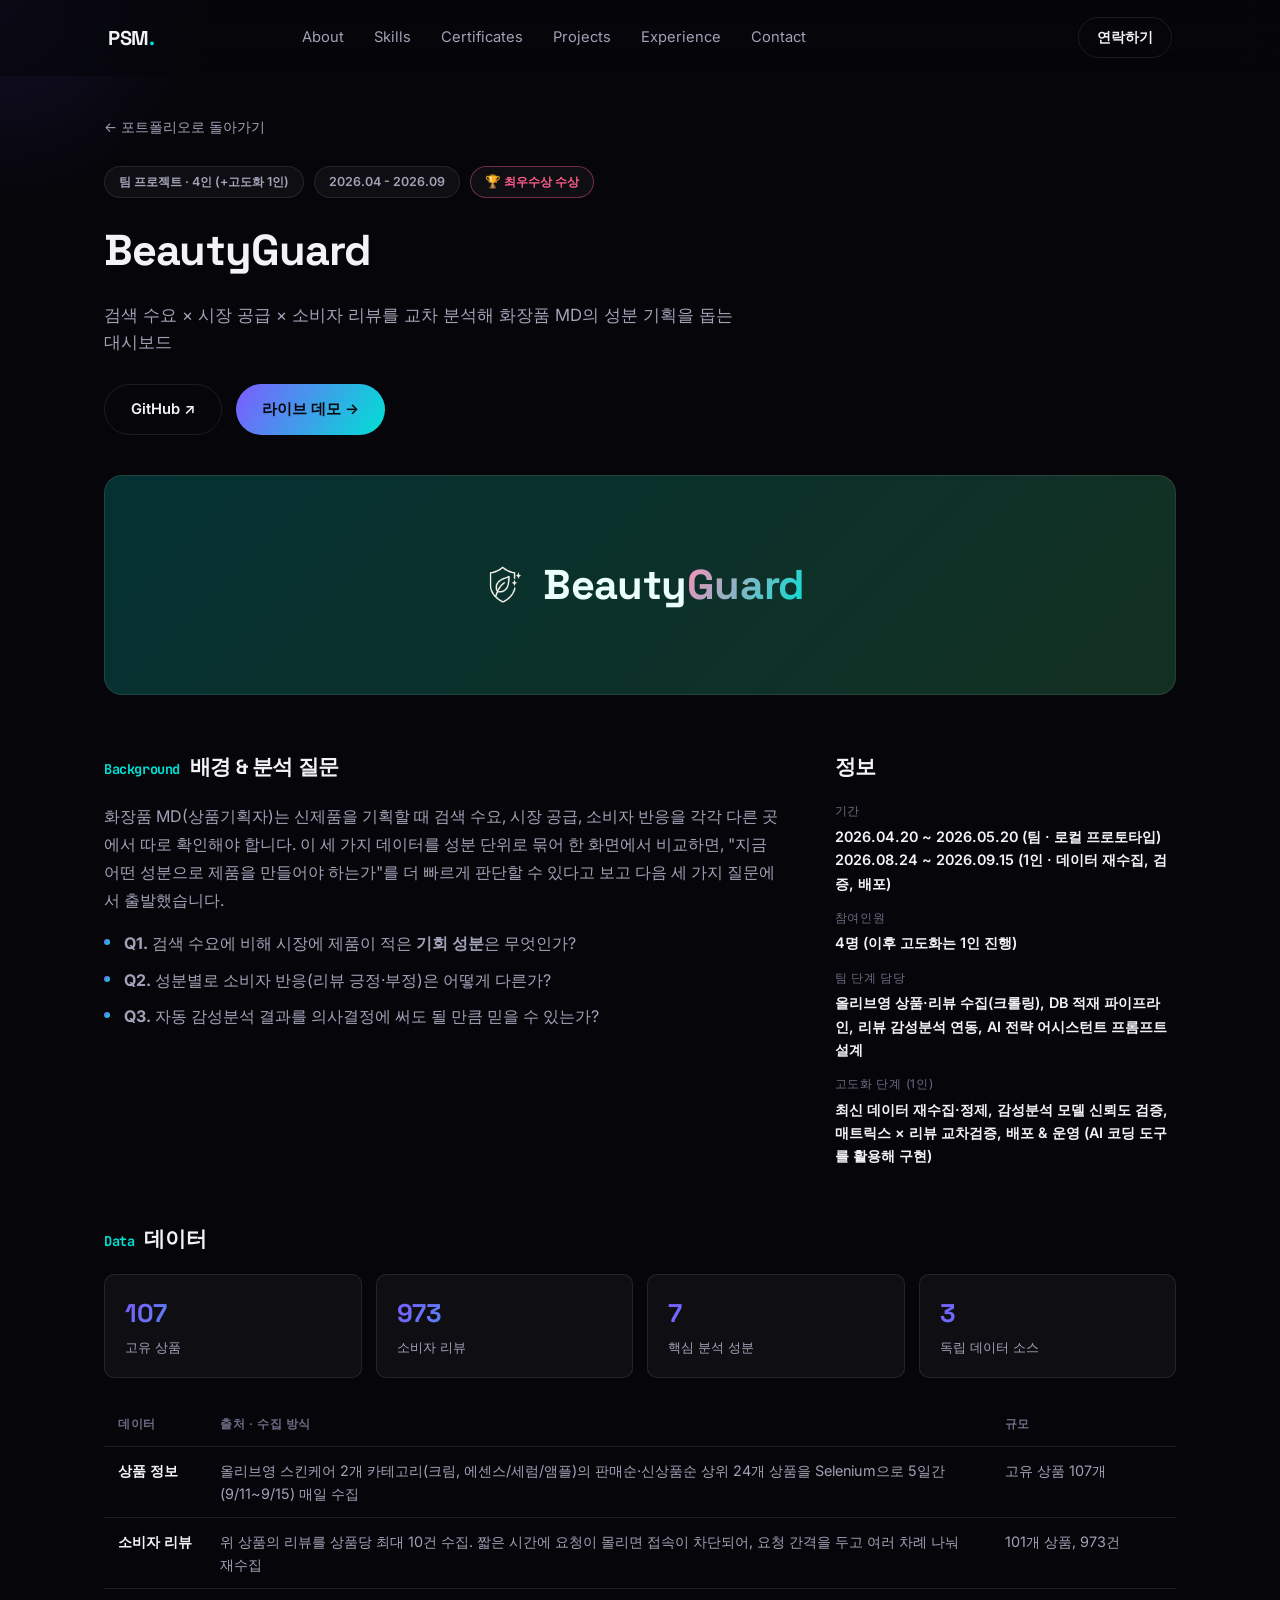
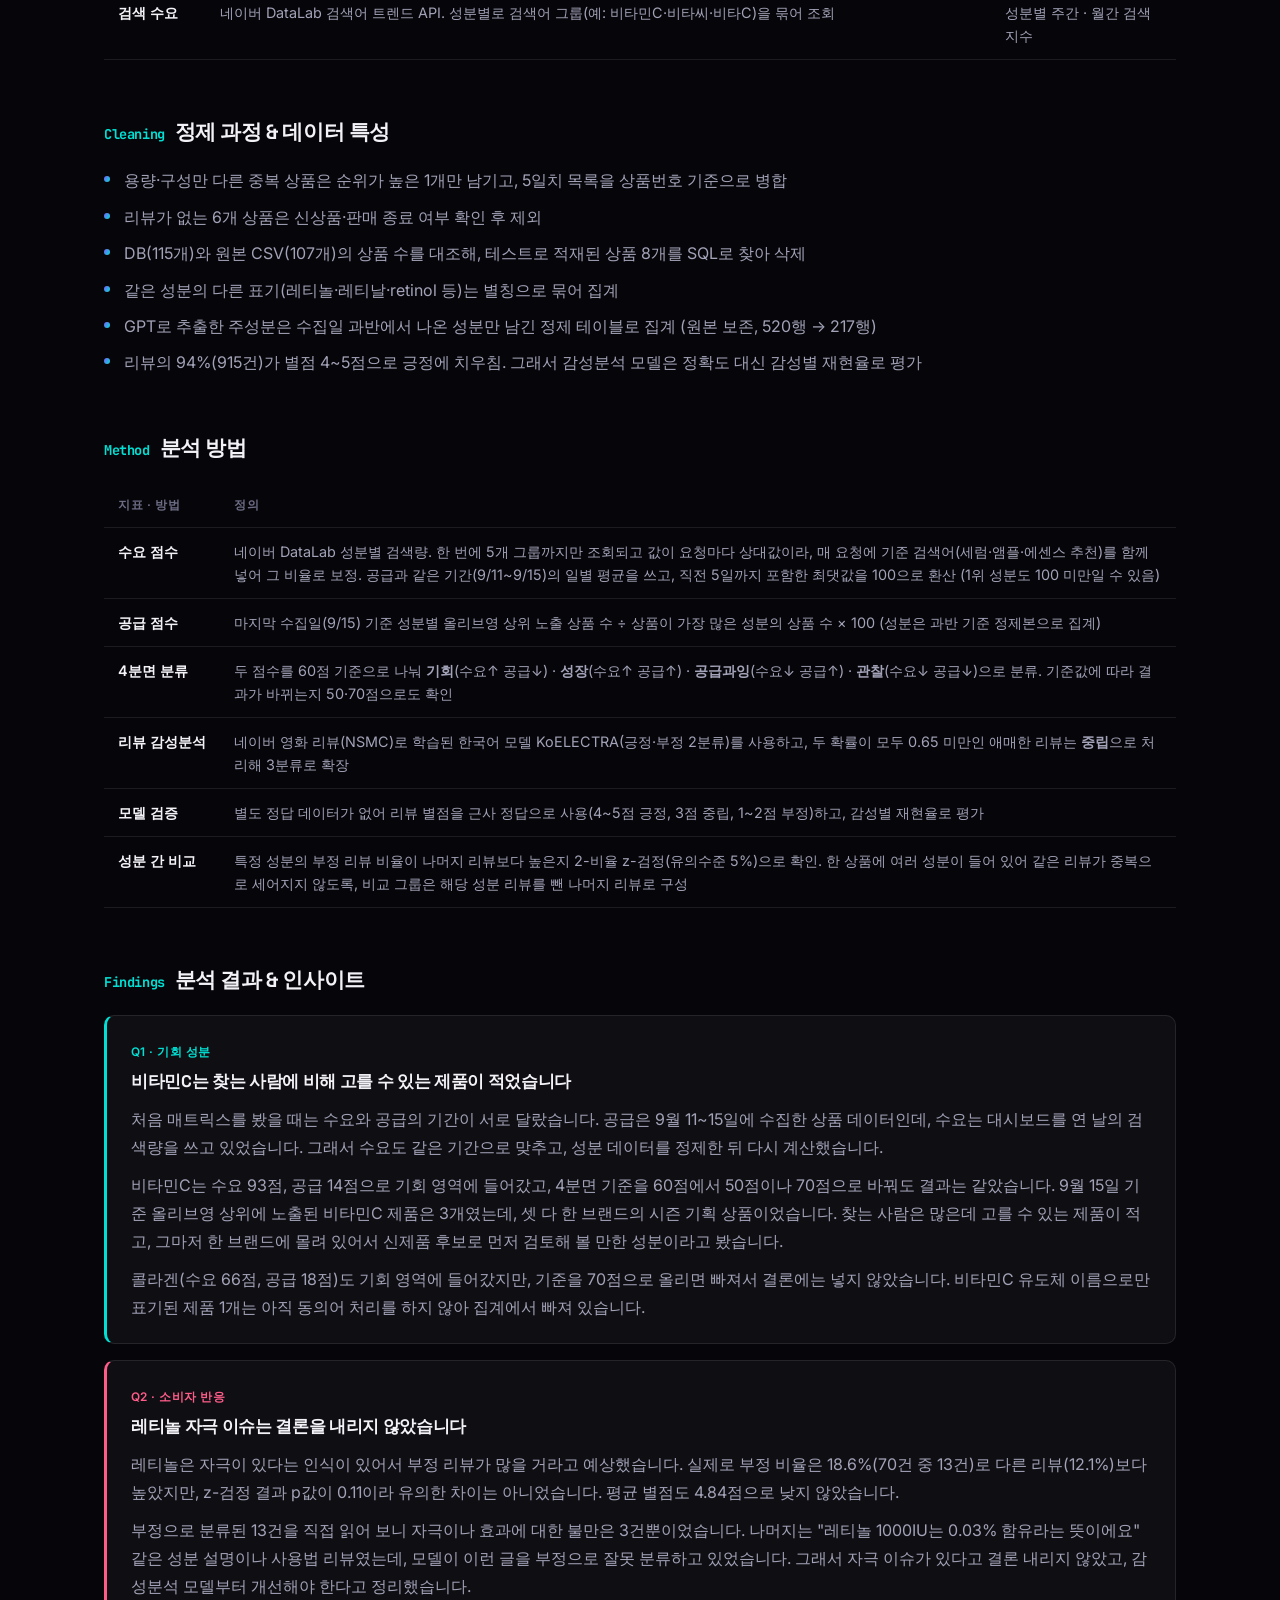
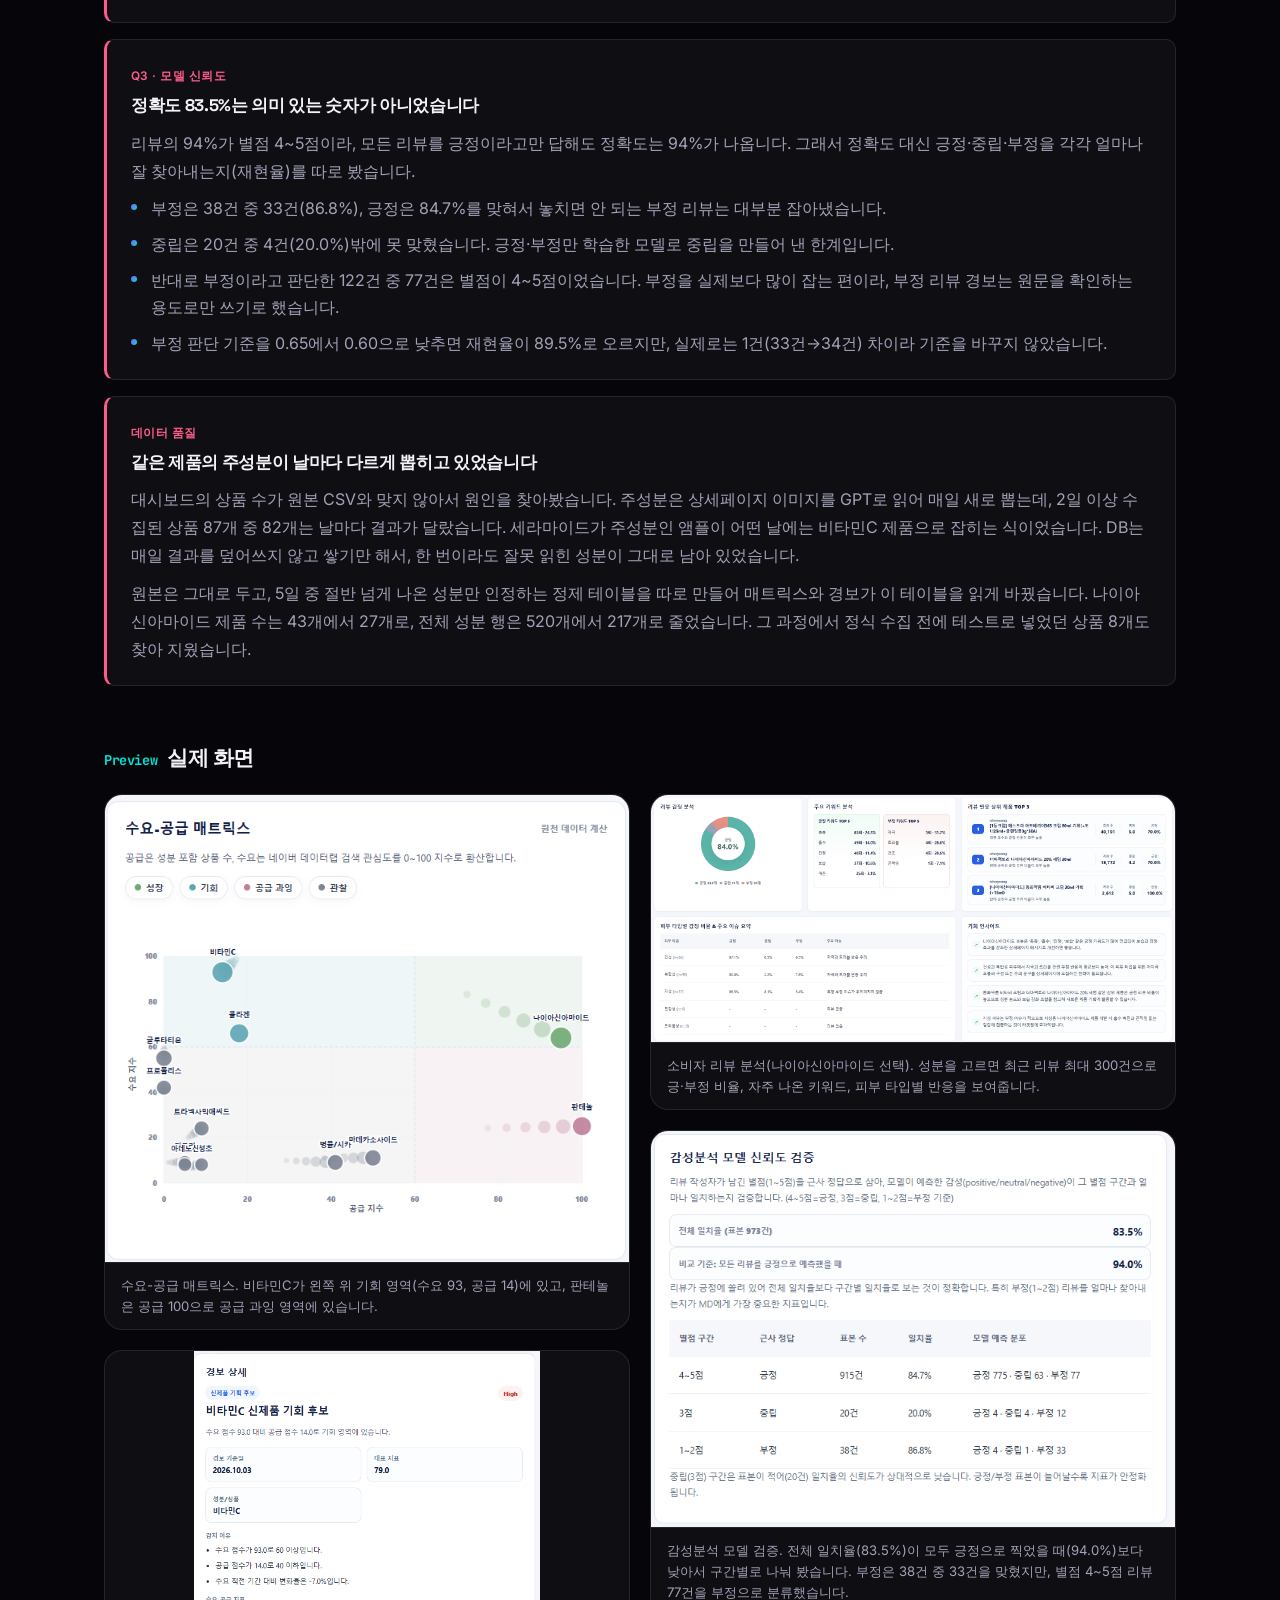
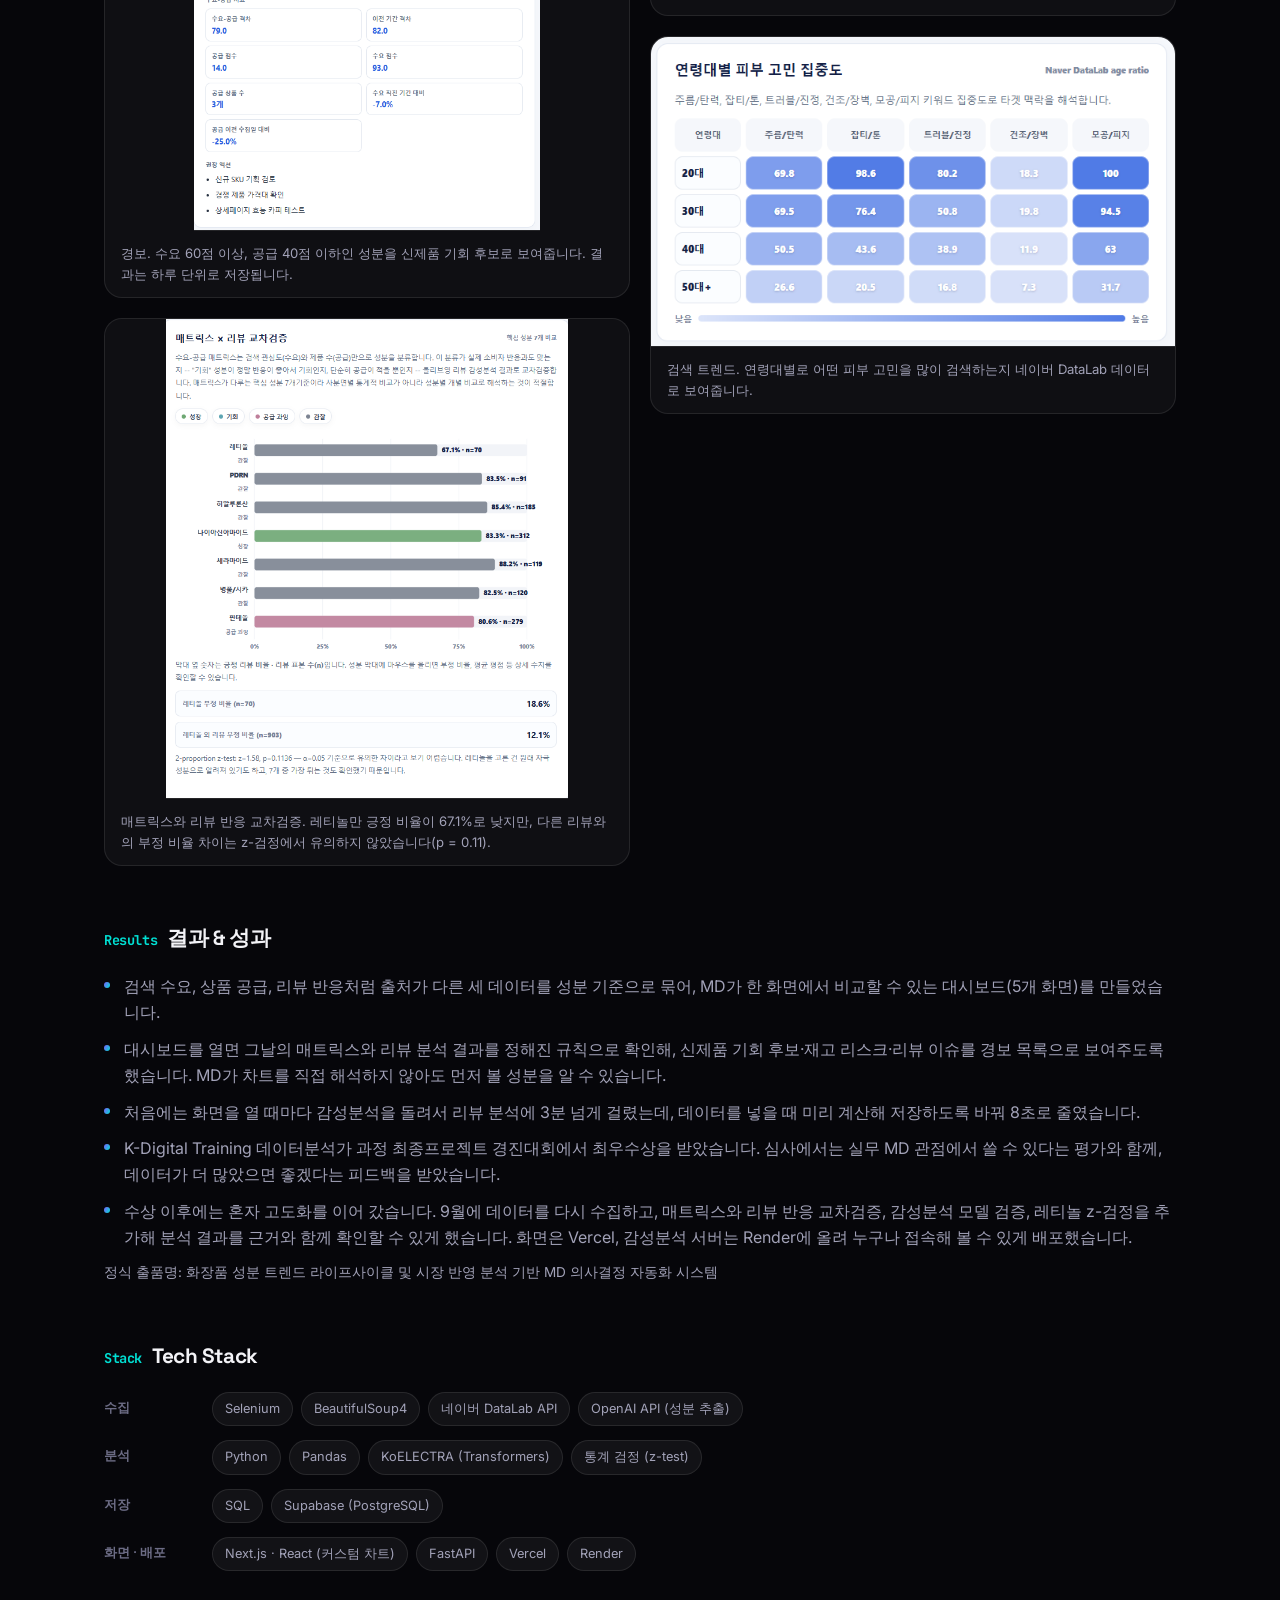
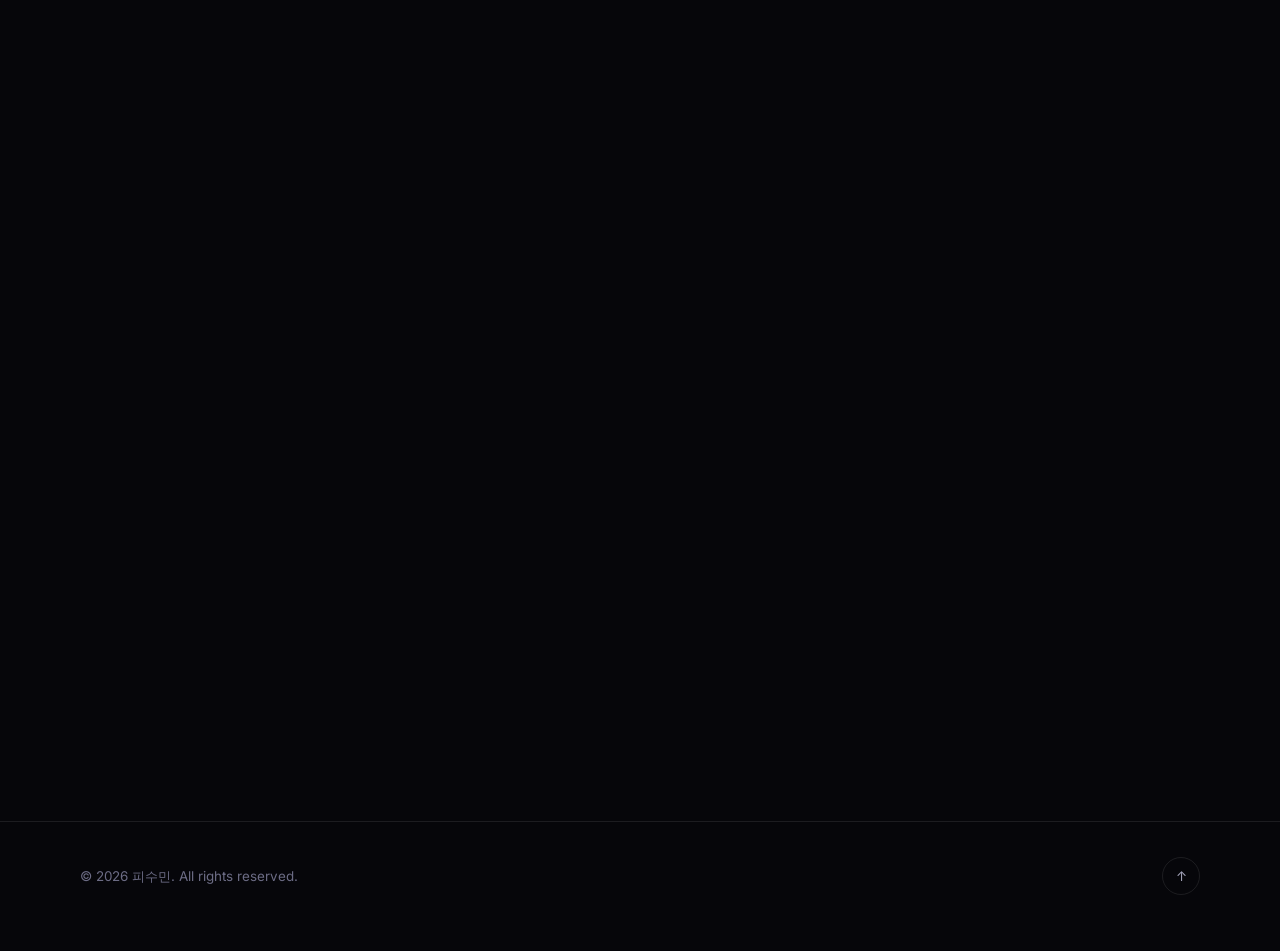
==== commit c248ea35: "Rework BeautyGuard detail page and main card for a data analyst portfolio - Restructure the BeautyGu" ====
--- a/projects/beautyguard.html
+++ b/projects/beautyguard.html
@@ -4,10 +4,10 @@
 <meta charset="UTF-8">
 <meta name="viewport" content="width=device-width, initial-scale=1.0">
 <title>BeautyGuard | 피수민 포트폴리오</title>
-<meta name="description" content="화장품 MD를 위한 성분 기반 시장 인텔리전스 대시보드, BeautyGuard 프로젝트 상세.">
+<meta name="description" content="검색 수요·시장 공급·소비자 리뷰를 교차 분석해 화장품 MD의 성분 기획 의사결정을 돕는 BeautyGuard 프로젝트 상세.">
 <meta property="og:type" content="website">
 <meta property="og:title" content="BeautyGuard | 피수민 포트폴리오">
-<meta property="og:description" content="화장품 MD를 위한 성분 기반 시장 인텔리전스 대시보드, BeautyGuard 프로젝트 상세.">
+<meta property="og:description" content="검색 수요·시장 공급·소비자 리뷰를 교차 분석해 화장품 MD의 성분 기획 의사결정을 돕는 BeautyGuard 프로젝트 상세.">
 <meta property="og:image" content="https://portfolio-psm.vercel.app/assets/og-image.png">
 <meta property="og:url" content="https://portfolio-psm.vercel.app/projects/beautyguard.html">
 <link rel="preconnect" href="https://fonts.googleapis.com">
@@ -49,7 +49,7 @@
   </div>
 
   <h1 class="pd-title reveal">BeautyGuard</h1>
-  <p class="pd-tagline reveal">화장품 MD를 위한 성분 기반 시장 인텔리전스 대시보드</p>
+  <p class="pd-tagline reveal">검색 수요 × 시장 공급 × 소비자 리뷰를 교차 분석해 화장품 MD의 성분 기획을 돕는 대시보드</p>
 
   <div class="pd-hero-actions reveal">
     <a href="https://github.com/PSM-0403/BeautyGuard" target="_blank" rel="noopener" class="btn btn-outline">GitHub ↗</a>
@@ -68,20 +68,182 @@
 
   <div class="pd-grid">
     <div class="pd-block reveal">
-      <h2><span class="pd-num">Overview</span>어떤 문제를 풀었나</h2>
+      <h2><span class="pd-num">Background</span>배경 &amp; 분석 질문</h2>
       <p>
-        화장품 브랜드의 MD(상품기획자)는 신제품을 기획할 때 검색 수요, 시장 공급 반응을 각각 다른 곳에서 따로 확인해야 합니다.
-        이 세 가지를 한 화면에서 파악하고, 지금 뜨는 성분·재고 리스크 성분을 AI 인사이트로 자동으로 찾아내 의사결정 시간을 줄이자는
-        아이디어에서 시작했습니다.
+        화장품 MD(상품기획자)는 신제품을 기획할 때 검색 수요, 시장 공급, 소비자 반응을 각각 다른 곳에서 따로 확인해야 합니다.
+        이 세 가지 데이터를 성분 단위로 묶어 한 화면에서 비교하면, "지금 어떤 성분으로 제품을 만들어야 하는가"를 더 빠르게 판단할 수 있다고 보고
+        다음 세 가지 질문에서 출발했습니다.
       </p>
+      <ul class="pd-list" style="margin-top:14px">
+        <li><strong>Q1.</strong> 검색 수요에 비해 시장에 제품이 적은 <strong>기회 성분</strong>은 무엇인가?</li>
+        <li><strong>Q2.</strong> 성분별로 소비자 반응(리뷰 긍정·부정)은 어떻게 다른가?</li>
+        <li><strong>Q3.</strong> 자동 감성분석 결과를 의사결정에 써도 될 만큼 믿을 수 있는가?</li>
+      </ul>
     </div>
     <div class="pd-block reveal">
       <h2>정보</h2>
       <ul class="pd-meta-list">
-        <li class="pd-meta-item"><span>기간</span><strong>2026.04.20 ~ 2026.05.20 (로컬 프로토타입 완성)<br>2026.08.24 ~ 2026.09.15 (최신 데이터로 크롤링 후 배포 작업 진행)</strong></li>
+        <li class="pd-meta-item"><span>기간</span><strong>2026.04.20 ~ 2026.05.20 (팀 · 로컬 프로토타입)<br>2026.08.24 ~ 2026.09.15 (1인 · 데이터 재수집, 검증, 배포)</strong></li>
         <li class="pd-meta-item"><span>참여인원</span><strong>4명 (이후 고도화는 1인 진행)</strong></li>
-        <li class="pd-meta-item"><span>담당 역할</span><strong>데이터 수집(크롤링), DB 적재 파이프라인, 리뷰 감성분석 AI 연동, AI 챗봇(전략 어시스턴트) 프롬프트 엔지니어링, 배포 &amp; 인프라(Render/Vercel/GitHub)</strong></li>
+        <li class="pd-meta-item"><span>팀 단계 담당</span><strong>올리브영 상품·리뷰 수집(크롤링), DB 적재 파이프라인, 리뷰 감성분석 연동, AI 전략 어시스턴트 프롬프트 설계</strong></li>
+        <li class="pd-meta-item"><span>고도화 단계 (1인)</span><strong>최신 데이터 재수집·정제, 감성분석 모델 신뢰도 검증, 매트릭스 × 리뷰 교차검증, 배포 &amp; 운영 (AI 코딩 도구를 활용해 구현)</strong></li>
       </ul>
+    </div>
+  </div>
+
+  <div class="pd-block reveal">
+    <h2><span class="pd-num">Data</span>데이터</h2>
+    <div class="pd-kpis">
+      <div class="pd-kpi"><strong>107</strong><span>고유 상품</span></div>
+      <div class="pd-kpi"><strong>973</strong><span>소비자 리뷰</span></div>
+      <div class="pd-kpi"><strong>7</strong><span>핵심 분석 성분</span></div>
+      <div class="pd-kpi"><strong>3</strong><span>독립 데이터 소스</span></div>
+    </div>
+    <div class="pd-table-wrap">
+      <table class="pd-table">
+        <thead>
+          <tr><th>데이터</th><th>출처 · 수집 방식</th><th>규모</th></tr>
+        </thead>
+        <tbody>
+          <tr>
+            <td>상품 정보</td>
+            <td>올리브영 스킨케어 2개 카테고리(크림, 에센스/세럼/앰플)의 판매순·신상품순 상위 24개 상품을 Selenium으로 5일간(9/11~9/15) 매일 수집</td>
+            <td>고유 상품 107개</td>
+          </tr>
+          <tr>
+            <td>소비자 리뷰</td>
+            <td>위 상품의 리뷰를 상품당 최대 10건 수집. 짧은 시간에 요청이 몰리면 접속이 차단되어, 요청 간격을 두고 여러 차례 나눠 재수집</td>
+            <td>101개 상품, 973건</td>
+          </tr>
+          <tr>
+            <td>검색 수요</td>
+            <td>네이버 DataLab 검색어 트렌드 API. 성분별로 검색어 그룹(예: 비타민C·비타씨·비타C)을 묶어 조회</td>
+            <td>성분별 주간 · 월간 검색 지수</td>
+          </tr>
+        </tbody>
+      </table>
+    </div>
+  </div>
+
+  <div class="pd-block reveal">
+    <h2><span class="pd-num">Cleaning</span>정제 과정 &amp; 데이터 특성</h2>
+    <ul class="pd-list">
+      <li>용량·구성만 다른 중복 상품은 순위가 높은 1개만 남기고, 5일치 목록을 상품번호 기준으로 병합</li>
+      <li>리뷰가 없는 6개 상품은 신상품·판매 종료 여부 확인 후 제외</li>
+      <li>DB(115개)와 원본 CSV(107개)의 상품 수를 대조해, 테스트로 적재된 상품 8개를 SQL로 찾아 삭제</li>
+      <li>같은 성분의 다른 표기(레티놀·레티날·retinol 등)는 별칭으로 묶어 집계</li>
+      <li>GPT로 추출한 주성분은 수집일 과반에서 나온 성분만 남긴 정제 테이블로 집계 (원본 보존, 520행 → 217행)</li>
+      <li>리뷰의 94%(915건)가 별점 4~5점으로 긍정에 치우침. 그래서 감성분석 모델은 정확도 대신 감성별 재현율로 평가</li>
+    </ul>
+  </div>
+
+  <div class="pd-block reveal">
+    <h2><span class="pd-num">Method</span>분석 방법</h2>
+    <div class="pd-table-wrap">
+      <table class="pd-table">
+        <thead>
+          <tr><th>지표 · 방법</th><th>정의</th></tr>
+        </thead>
+        <tbody>
+          <tr>
+            <td>수요 점수</td>
+            <td>
+              네이버 DataLab 성분별 검색량. 한 번에 5개 그룹까지만 조회되고 값이 요청마다 상대값이라,
+              매 요청에 기준 검색어(세럼·앰플·에센스 추천)를 함께 넣어 그 비율로 보정.
+              공급과 같은 기간(9/11~9/15)의 일별 평균을 쓰고, 직전 5일까지 포함한 최댓값을 100으로 환산 (1위 성분도 100 미만일 수 있음)
+            </td>
+          </tr>
+          <tr>
+            <td>공급 점수</td>
+            <td>마지막 수집일(9/15) 기준 성분별 올리브영 상위 노출 상품 수 ÷ 상품이 가장 많은 성분의 상품 수 × 100 (성분은 과반 기준 정제본으로 집계)</td>
+          </tr>
+          <tr>
+            <td>4분면 분류</td>
+            <td>두 점수를 60점 기준으로 나눠 <strong>기회</strong>(수요↑ 공급↓) · <strong>성장</strong>(수요↑ 공급↑) · <strong>공급과잉</strong>(수요↓ 공급↑) · <strong>관찰</strong>(수요↓ 공급↓)으로 분류. 기준값에 따라 결과가 바뀌는지 50·70점으로도 확인</td>
+          </tr>
+          <tr>
+            <td>리뷰 감성분석</td>
+            <td>네이버 영화 리뷰(NSMC)로 학습된 한국어 모델 KoELECTRA(긍정·부정 2분류)를 사용하고, 두 확률이 모두 0.65 미만인 애매한 리뷰는 <strong>중립</strong>으로 처리해 3분류로 확장</td>
+          </tr>
+          <tr>
+            <td>모델 검증</td>
+            <td>별도 정답 데이터가 없어 리뷰 별점을 근사 정답으로 사용(4~5점 긍정, 3점 중립, 1~2점 부정)하고, 감성별 재현율로 평가</td>
+          </tr>
+          <tr>
+            <td>성분 간 비교</td>
+            <td>특정 성분의 부정 리뷰 비율이 나머지 리뷰보다 높은지 2-비율 z-검정(유의수준 5%)으로 확인. 한 상품에 여러 성분이 들어 있어 같은 리뷰가 중복으로 세어지지 않도록, 비교 그룹은 해당 성분 리뷰를 뺀 나머지 리뷰로 구성</td>
+          </tr>
+        </tbody>
+      </table>
+    </div>
+  </div>
+
+  <div class="pd-block reveal">
+    <h2><span class="pd-num">Findings</span>분석 결과 &amp; 인사이트</h2>
+    <div class="pd-insights">
+
+      <div class="pd-insight">
+        <span class="pd-insight-tag">Q1 · 기회 성분</span>
+        <h3>비타민C는 찾는 사람에 비해 고를 수 있는 제품이 적었습니다</h3>
+        <p>
+          처음 매트릭스를 봤을 때는 수요와 공급의 기간이 서로 달랐습니다. 공급은 9월 11~15일에 수집한 상품 데이터인데,
+          수요는 대시보드를 연 날의 검색량을 쓰고 있었습니다. 그래서 수요도 같은 기간으로 맞추고, 성분 데이터를 정제한 뒤 다시 계산했습니다.
+        </p>
+        <p>
+          비타민C는 수요 93점, 공급 14점으로 기회 영역에 들어갔고, 4분면 기준을 60점에서 50점이나 70점으로 바꿔도 결과는 같았습니다.
+          9월 15일 기준 올리브영 상위에 노출된 비타민C 제품은 3개였는데, 셋 다 한 브랜드의 시즌 기획 상품이었습니다.
+          찾는 사람은 많은데 고를 수 있는 제품이 적고, 그마저 한 브랜드에 몰려 있어서 신제품 후보로 먼저 검토해 볼 만한 성분이라고 봤습니다.
+        </p>
+        <p>
+          콜라겐(수요 66점, 공급 18점)도 기회 영역에 들어갔지만, 기준을 70점으로 올리면 빠져서 결론에는 넣지 않았습니다.
+          비타민C 유도체 이름으로만 표기된 제품 1개는 아직 동의어 처리를 하지 않아 집계에서 빠져 있습니다.
+        </p>
+      </div>
+
+      <div class="pd-insight is-caution">
+        <span class="pd-insight-tag">Q2 · 소비자 반응</span>
+        <h3>레티놀 자극 이슈는 결론을 내리지 않았습니다</h3>
+        <p>
+          레티놀은 자극이 있다는 인식이 있어서 부정 리뷰가 많을 거라고 예상했습니다. 실제로 부정 비율은 18.6%(70건 중 13건)로
+          다른 리뷰(12.1%)보다 높았지만, z-검정 결과 p값이 0.11이라 유의한 차이는 아니었습니다. 평균 별점도 4.84점으로 낮지 않았습니다.
+        </p>
+        <p>
+          부정으로 분류된 13건을 직접 읽어 보니 자극이나 효과에 대한 불만은 3건뿐이었습니다. 나머지는 "레티놀 1000IU는 0.03% 함유라는 뜻이에요" 같은
+          성분 설명이나 사용법 리뷰였는데, 모델이 이런 글을 부정으로 잘못 분류하고 있었습니다.
+          그래서 자극 이슈가 있다고 결론 내리지 않았고, 감성분석 모델부터 개선해야 한다고 정리했습니다.
+        </p>
+      </div>
+
+      <div class="pd-insight is-caution">
+        <span class="pd-insight-tag">Q3 · 모델 신뢰도</span>
+        <h3>정확도 83.5%는 의미 있는 숫자가 아니었습니다</h3>
+        <p>
+          리뷰의 94%가 별점 4~5점이라, 모든 리뷰를 긍정이라고만 답해도 정확도는 94%가 나옵니다.
+          그래서 정확도 대신 긍정·중립·부정을 각각 얼마나 잘 찾아내는지(재현율)를 따로 봤습니다.
+        </p>
+        <ul class="pd-list">
+          <li>부정은 38건 중 33건(86.8%), 긍정은 84.7%를 맞혀서 놓치면 안 되는 부정 리뷰는 대부분 잡아냈습니다.</li>
+          <li>중립은 20건 중 4건(20.0%)밖에 못 맞혔습니다. 긍정·부정만 학습한 모델로 중립을 만들어 낸 한계입니다.</li>
+          <li>반대로 부정이라고 판단한 122건 중 77건은 별점이 4~5점이었습니다. 부정을 실제보다 많이 잡는 편이라, 부정 리뷰 경보는 원문을 확인하는 용도로만 쓰기로 했습니다.</li>
+          <li>부정 판단 기준을 0.65에서 0.60으로 낮추면 재현율이 89.5%로 오르지만, 실제로는 1건(33건→34건) 차이라 기준을 바꾸지 않았습니다.</li>
+        </ul>
+      </div>
+
+      <div class="pd-insight is-caution">
+        <span class="pd-insight-tag">데이터 품질</span>
+        <h3>같은 제품의 주성분이 날마다 다르게 뽑히고 있었습니다</h3>
+        <p>
+          대시보드의 상품 수가 원본 CSV와 맞지 않아서 원인을 찾아봤습니다. 주성분은 상세페이지 이미지를 GPT로 읽어 매일 새로 뽑는데,
+          2일 이상 수집된 상품 87개 중 82개는 날마다 결과가 달랐습니다. 세라마이드가 주성분인 앰플이 어떤 날에는 비타민C 제품으로 잡히는 식이었습니다.
+          DB는 매일 결과를 덮어쓰지 않고 쌓기만 해서, 한 번이라도 잘못 읽힌 성분이 그대로 남아 있었습니다.
+        </p>
+        <p>
+          원본은 그대로 두고, 5일 중 절반 넘게 나온 성분만 인정하는 정제 테이블을 따로 만들어 매트릭스와 경보가 이 테이블을 읽게 바꿨습니다.
+          나이아신아마이드 제품 수는 43개에서 27개로, 전체 성분 행은 520개에서 217개로 줄었습니다.
+          그 과정에서 정식 수집 전에 테스트로 넣었던 상품 8개도 찾아 지웠습니다.
+        </p>
+      </div>
+
     </div>
   </div>
 
@@ -90,65 +252,84 @@
     <div class="pd-shots">
       <figure class="pd-shot">
         <img src="../assets/screenshots/beautyguard/market-matrix.png" alt="수요-공급 매트릭스 화면" loading="lazy">
-        <figcaption>수요-공급 매트릭스 — 성분을 기회/성장/공급과잉/관찰로 자동 분류</figcaption>
+        <figcaption>수요-공급 매트릭스. 비타민C가 왼쪽 위 기회 영역(수요 93, 공급 14)에 있고, 판테놀은 공급 100으로 공급 과잉 영역에 있습니다.</figcaption>
+      </figure>
+      <figure class="pd-shot">
+        <img src="../assets/screenshots/beautyguard/alerts.png" alt="비타민C 신제품 기회 후보 경보 화면" loading="lazy">
+        <figcaption>경보. 수요 60점 이상, 공급 40점 이하인 성분을 신제품 기회 후보로 보여줍니다. 결과는 하루 단위로 저장됩니다.</figcaption>
+      </figure>
+      <figure class="pd-shot">
+        <img src="../assets/screenshots/beautyguard/retinol-ztest.png" alt="매트릭스와 리뷰 교차검증, 레티놀 z-검정 결과 화면" loading="lazy">
+        <figcaption>매트릭스와 리뷰 반응 교차검증. 레티놀만 긍정 비율이 67.1%로 낮지만, 다른 리뷰와의 부정 비율 차이는 z-검정에서 유의하지 않았습니다(p = 0.11).</figcaption>
+      </figure>
+      <figure class="pd-shot">
+        <img src="../assets/screenshots/beautyguard/review-analysis.png" alt="소비자 리뷰 분석 화면 - 감성 비율, 키워드, 피부 타입별 반응" loading="lazy">
+        <figcaption>소비자 리뷰 분석(나이아신아마이드 선택). 성분을 고르면 최근 리뷰 최대 300건으로 긍·부정 비율, 자주 나온 키워드, 피부 타입별 반응을 보여줍니다.</figcaption>
+      </figure>
+      <figure class="pd-shot">
+        <img src="../assets/screenshots/beautyguard/sentiment-validation.png" alt="감성분석 모델 신뢰도 검증 화면" loading="lazy">
+        <figcaption>감성분석 모델 검증. 전체 일치율(83.5%)이 모두 긍정으로 찍었을 때(94.0%)보다 낮아서 구간별로 나눠 봤습니다. 부정은 38건 중 33건을 맞혔지만, 별점 4~5점 리뷰 77건을 부정으로 분류했습니다.</figcaption>
       </figure>
       <figure class="pd-shot">
         <img src="../assets/screenshots/beautyguard/age-heatmap.png" alt="연령대별 피부 고민 집중도 히트맵 화면" loading="lazy">
-        <figcaption>검색 트렌드 분석 — 연령대별 피부 고민 집중도 히트맵 (Naver DataLab 연동)</figcaption>
-      </figure>
-      <figure class="pd-shot">
-        <img src="../assets/screenshots/beautyguard/review-analysis-1.png" alt="소비자 리뷰 분석 화면 - 감성 분석 및 키워드" loading="lazy">
-        <img src="../assets/screenshots/beautyguard/review-analysis-2.png" alt="소비자 리뷰 분석 화면 - 피부 타입별 이슈 및 AI 인사이트" loading="lazy">
-        <figcaption>소비자 리뷰 분석 — 감성 분석, 키워드, 피부 타입별 이슈, AI 기회 인사이트</figcaption>
-      </figure>
-      <figure class="pd-shot">
-        <img src="../assets/screenshots/beautyguard/ai-agent.png" alt="AI Agent 전략 어시스턴트 화면" loading="lazy">
-        <figcaption>AI Agent — 분석 결과 기반 전략 어시스턴트</figcaption>
-      </figure>
-    </div>
-  </div>
-
-  <div class="pd-block reveal">
-    <h2><span class="pd-num">Features</span>핵심 기능</h2>
-    <ul class="pd-list">
-      <li>검색 수요 지수 × 시장 공급 지수를 교차 분석해 성분을 기회 / 성장 / 공급과잉 / 관망 4분면으로 자동 분류, 가격 분포는 바이올린 차트로 시각화</li>
-      <li>네이버 DataLab 연동으로 성분 검색 관심도 추이, 연령대별 피부 고민 히트맵 제공</li>
-      <li>한국어 특화 AI 모델(KoELECTRA)로 리뷰 최대 300건을 긍정/중립/부정 자동 분류하고, 성분별 긍·부정 키워드 및 피부타입별 반응 빈도 제공</li>
-      <li>수요-공급 격차와 트렌드 급증을 자동 감지해 신제품 기회 · 재고 리스크 성분 후보 생성</li>
-      <li>대시보드 데이터를 근거로 자연어 질의에 답하는 GPT 기반 전략 어시스턴트 (실수치 기반 응답)</li>
-    </ul>
-  </div>
-
-  <div class="pd-block reveal">
-    <h2><span class="pd-num">Stack</span>Tech Stack</h2>
-    <div class="tech-pills">
-      <span class="tech-pill">Next.js 14</span><span class="tech-pill">React 18</span><span class="tech-pill">TypeScript</span>
-      <span class="tech-pill">Supabase</span><span class="tech-pill">FastAPI</span><span class="tech-pill">Uvicorn</span>
-      <span class="tech-pill">Selenium</span><span class="tech-pill">BeautifulSoup4</span><span class="tech-pill">Transformers</span>
-      <span class="tech-pill">PyTorch</span><span class="tech-pill">Pandas</span><span class="tech-pill">OpenAI API</span>
-      <span class="tech-pill">KoELECTRA</span><span class="tech-pill">네이버 DataLab API</span><span class="tech-pill">Vercel</span><span class="tech-pill">Render</span><span class="tech-pill">GitHub</span>
+        <figcaption>검색 트렌드. 연령대별로 어떤 피부 고민을 많이 검색하는지 네이버 DataLab 데이터로 보여줍니다.</figcaption>
+      </figure>
     </div>
   </div>
 
   <div class="pd-block reveal">
     <h2><span class="pd-num">Results</span>결과 &amp; 성과</h2>
     <ul class="pd-list">
-      <li>수상 이후에도 프로토타입에 그치지 않고, 실사용 가능한 서비스로 만들기 위해 단독으로 클라우드 배포와 안정화 작업을 이어감</li>
-      <li>네이버 검색 트렌드, 올리브영 리뷰, 시장 공급 데이터를 5개 화면(시장요약/검색트렌드/리뷰분석/경보/AI Agent)으로 통합한 대시보드 구현</li>
-      <li>리뷰 적재 시점에 감성분석을 미리 계산해 DB에 저장하는 방식으로 개선해, 리뷰 분석 소요 시간을 3분 이상에서 8초로, 경보 계산을 6초로 단축</li>
-      <li>K-Digital Training 데이터분석가 부트캠프 최종프로젝트 경진대회 최우수상 수상</li>
+      <li>검색 수요, 상품 공급, 리뷰 반응처럼 출처가 다른 세 데이터를 성분 기준으로 묶어, MD가 한 화면에서 비교할 수 있는 대시보드(5개 화면)를 만들었습니다.</li>
+      <li>대시보드를 열면 그날의 매트릭스와 리뷰 분석 결과를 정해진 규칙으로 확인해, 신제품 기회 후보·재고 리스크·리뷰 이슈를 경보 목록으로 보여주도록 했습니다. MD가 차트를 직접 해석하지 않아도 먼저 볼 성분을 알 수 있습니다.</li>
+      <li>처음에는 화면을 열 때마다 감성분석을 돌려서 리뷰 분석에 3분 넘게 걸렸는데, 데이터를 넣을 때 미리 계산해 저장하도록 바꿔 8초로 줄였습니다.</li>
+      <li>K-Digital Training 데이터분석가 과정 최종프로젝트 경진대회에서 최우수상을 받았습니다. 심사에서는 실무 MD 관점에서 쓸 수 있다는 평가와 함께, 데이터가 더 많았으면 좋겠다는 피드백을 받았습니다.</li>
+      <li>수상 이후에는 혼자 고도화를 이어 갔습니다. 9월에 데이터를 다시 수집하고, 매트릭스와 리뷰 반응 교차검증, 감성분석 모델 검증, 레티놀 z-검정을 추가해 분석 결과를 근거와 함께 확인할 수 있게 했습니다. 화면은 Vercel, 감성분석 서버는 Render에 올려 누구나 접속해 볼 수 있게 배포했습니다.</li>
     </ul>
     <p class="section-hint">정식 출품명: 화장품 성분 트렌드 라이프사이클 및 시장 반영 분석 기반 MD 의사결정 자동화 시스템</p>
   </div>
 
   <div class="pd-block reveal">
-    <h2><span class="pd-num">Retrospective</span>회고</h2>
+    <h2><span class="pd-num">Stack</span>Tech Stack</h2>
+    <div class="pd-stack">
+      <div class="pd-stack-row">
+        <span class="pd-stack-label">수집</span>
+        <div class="tech-pills">
+          <span class="tech-pill">Selenium</span><span class="tech-pill">BeautifulSoup4</span>
+          <span class="tech-pill">네이버 DataLab API</span><span class="tech-pill">OpenAI API (성분 추출)</span>
+        </div>
+      </div>
+      <div class="pd-stack-row">
+        <span class="pd-stack-label">분석</span>
+        <div class="tech-pills">
+          <span class="tech-pill">Python</span><span class="tech-pill">Pandas</span>
+          <span class="tech-pill">KoELECTRA (Transformers)</span><span class="tech-pill">통계 검정 (z-test)</span>
+        </div>
+      </div>
+      <div class="pd-stack-row">
+        <span class="pd-stack-label">저장</span>
+        <div class="tech-pills">
+          <span class="tech-pill">SQL</span><span class="tech-pill">Supabase (PostgreSQL)</span>
+        </div>
+      </div>
+      <div class="pd-stack-row">
+        <span class="pd-stack-label">화면 · 배포</span>
+        <div class="tech-pills">
+          <span class="tech-pill">Next.js · React (커스텀 차트)</span><span class="tech-pill">FastAPI</span>
+          <span class="tech-pill">Vercel</span><span class="tech-pill">Render</span>
+        </div>
+      </div>
+    </div>
+  </div>
+
+  <div class="pd-block reveal">
+    <h2><span class="pd-num">Limits</span>한계 &amp; 개선 방향</h2>
     <div class="pd-retro">
-      <p>Render 무료 티어 특성상 15분 미사용 시 슬립되고 첫 요청 재가동에 30~60초가 걸리는 콜드스타트 문제가 있는데, 현재는 이를 감안하고 구현했습니다.</p>
-      <p>초기에는 리뷰 감성분석 모델의 용량이 커서 RAM 512MB인 Render 무료 티어에서 메모리 초과 문제가 발생했는데, KoELECTRA-small 모델을 쓰고 PyTorch 스레드 수를 1로 고정해 해결했습니다.</p>
-      <p>올리브영은 짧은 시간에 상세페이지 요청이 몰리면 접속을 막아서, 크롤링할 때 요청 사이에 시간 간격을 두는 방식으로 대응했습니다.</p>
-      <p>상품당 최대 10개까지 리뷰를 크롤링해 감성분석을 하는데, 리뷰 수가 늘어나면서 실시간 분석 속도가 느려지는 문제가 있었습니다. 리뷰를 적재하는 시점에 감성분석을 미리 계산해 DB에 저장하는 방식으로 바꿔서, 분석 소요 시간을 크게 줄였습니다.</p>
-      <p>현재는 스킨케어 중 크림, 에센스/세럼/앰플 두 카테고리만 대상으로 수집하고 있는데(9/11~9/15 기준 고유 상품 107개, 리뷰 973건 확보), 선크림·클렌징 등으로 카테고리를 넓히면 더 신뢰도 높은 트렌드 분석이 가능할 것 같아 기회가 되면 해보고 싶습니다.</p>
+      <p><strong>표본 규모</strong>: 크림과 에센스/세럼/앰플 2개 카테고리에서 상품 107개, 리뷰 973건을 모아 규모가 작습니다. 특히 레티놀은 7개 상품에서 10건씩 모은 70건이라, 상품 하나의 특성이 결과를 크게 좌우할 수 있습니다. 심사에서 받은 "데이터가 더 많았으면 좋겠다"는 피드백도 같은 지점입니다.</p>
+      <p><strong>감성분석 모델</strong>: 따로 정답을 붙인 데이터가 없어서 별점을 정답 대신 썼는데, 5점을 주고도 아쉬운 점을 적은 리뷰처럼 별점과 글 내용이 항상 맞지는 않습니다. 또 사용한 모델은 네이버 영화 리뷰(NSMC)로 긍정·부정을 배운 모델이라, 성분 함량을 설명하거나 사용법을 알려 주는 화장품 리뷰를 부정으로 잘못 분류하는 경우가 있었습니다.</p>
+      <p><strong>성분 데이터</strong>: GPT로 뽑은 주성분을 과반 기준으로 정제했지만, 하루만 수집된 상품은 그날의 추출 결과를 그대로 쓸 수밖에 없습니다. 같은 성분이 여러 이름으로 표기되는 경우(예: 히알루론산 · 소듐하이알루로네이트, 비타민C · 3-O-에틸아스코빅애씨드)도 하나로 묶지 못해 일부 제품이 집계에서 빠집니다.</p>
+      <p><strong>지표 해석</strong>: 공급 점수는 올리브영 상위 노출 상품 기준이라 전체 시장의 공급과 같지 않고, 검색 지수도 성분 간 상대값입니다. 수집 기간이 5일이라 결과는 그 기간의 신호로만 봐야 합니다. 4분면 기준 60점도 근거를 두고 정한 값이 아니라서, 50점과 70점으로 바꿔 보고 결과가 달라지는 성분(콜라겐)은 결론에서 뺐습니다.</p>
+      <p><strong>운영 환경</strong>: 감성분석 서버를 무료 서버(RAM 512MB)에 올려서, 처음 쓰던 다국어 BERT-base(약 1억 1천만 파라미터) 대신 한국어 경량 모델(약 1,400만 파라미터)로 바꿨습니다. 또 무료 서버는 15분 동안 접속이 없으면 잠들기 때문에, 첫 접속 때 서버가 깨어나는 데 30~60초가 걸릴 수 있습니다.</p>
     </div>
   </div>
 
--- a/css/style.css
+++ b/css/style.css
@@ -1094,6 +1094,24 @@
   color: var(--text-dim);
 }
 
+.pd-stack { display: flex; flex-direction: column; gap: 14px; }
+.pd-stack-row {
+  display: grid;
+  grid-template-columns: 96px 1fr;
+  gap: 12px;
+  align-items: start;
+}
+.pd-stack-label {
+  font-size: 0.8rem;
+  font-weight: 600;
+  color: var(--text-faint);
+  padding-top: 6px;
+}
+@media (max-width: 620px) {
+  .pd-stack-row { grid-template-columns: 1fr; gap: 6px; }
+  .pd-stack-label { padding-top: 0; }
+}
+
 .pd-retro {
   background: var(--surface);
   border: 1px solid var(--border);
@@ -1104,6 +1122,81 @@
 .pd-retro p + p { margin-top: 14px; }
 
 .pd-block .section-hint { margin: 10px 0 0; }
+.pd-block h3 {
+  font-size: 1rem;
+  color: var(--text);
+  margin: 28px 0 12px;
+}
+
+/* 데이터 분석 상세: 지표 카드 / 표 / 인사이트 카드 */
+.pd-kpis {
+  display: grid;
+  grid-template-columns: repeat(4, 1fr);
+  gap: 14px;
+  margin-bottom: 24px;
+}
+.pd-kpi {
+  background: var(--surface);
+  border: 1px solid var(--border);
+  border-radius: var(--radius-sm);
+  padding: 18px 20px;
+}
+.pd-kpi strong {
+  display: block;
+  font-family: 'Space Grotesk', sans-serif;
+  font-size: 1.6rem;
+  background: var(--gradient);
+  -webkit-background-clip: text;
+  background-clip: text;
+  color: transparent;
+}
+.pd-kpi span { font-size: 0.82rem; color: var(--text-dim); }
+
+.pd-table-wrap { overflow-x: auto; }
+.pd-table {
+  width: 100%;
+  border-collapse: collapse;
+  font-size: 0.9rem;
+}
+.pd-table th,
+.pd-table td {
+  text-align: left;
+  padding: 12px 14px;
+  border-bottom: 1px solid var(--border);
+  vertical-align: top;
+  line-height: 1.6;
+}
+.pd-table th {
+  font-size: 0.76rem;
+  text-transform: uppercase;
+  letter-spacing: 0.05em;
+  color: var(--text-faint);
+  font-weight: 600;
+}
+.pd-table td { color: var(--text-dim); }
+.pd-table td:first-child { color: var(--text); font-weight: 600; white-space: nowrap; }
+
+.pd-insights { display: flex; flex-direction: column; gap: 16px; }
+.pd-insight {
+  background: var(--surface);
+  border: 1px solid var(--border);
+  border-left: 3px solid var(--accent-2);
+  border-radius: var(--radius-sm);
+  padding: 22px 24px;
+}
+.pd-insight.is-caution { border-left-color: var(--accent-3); }
+.pd-insight-tag {
+  display: inline-block;
+  font-size: 0.74rem;
+  font-weight: 600;
+  letter-spacing: 0.04em;
+  color: var(--accent-2);
+  margin-bottom: 6px;
+}
+.pd-insight.is-caution .pd-insight-tag { color: var(--accent-3); }
+.pd-insight h3 { margin: 0 0 10px; font-size: 1.05rem; }
+.pd-insight p { margin: 0; }
+.pd-insight p + p, .pd-insight p + .pd-list, .pd-insight .pd-list + p { margin-top: 10px; }
 
 .pd-footer-nav {
   display: flex;
@@ -1118,4 +1211,6 @@
   .pd-banner-brand { gap: 12px; }
   .pd-banner-icon { width: 40px; height: 40px; }
   .pd-footer-nav { flex-direction: column; gap: 16px; align-items: flex-start; }
-}
+  .pd-kpis { grid-template-columns: repeat(2, 1fr); }
+  .pd-insight { padding: 18px 18px; }
+}
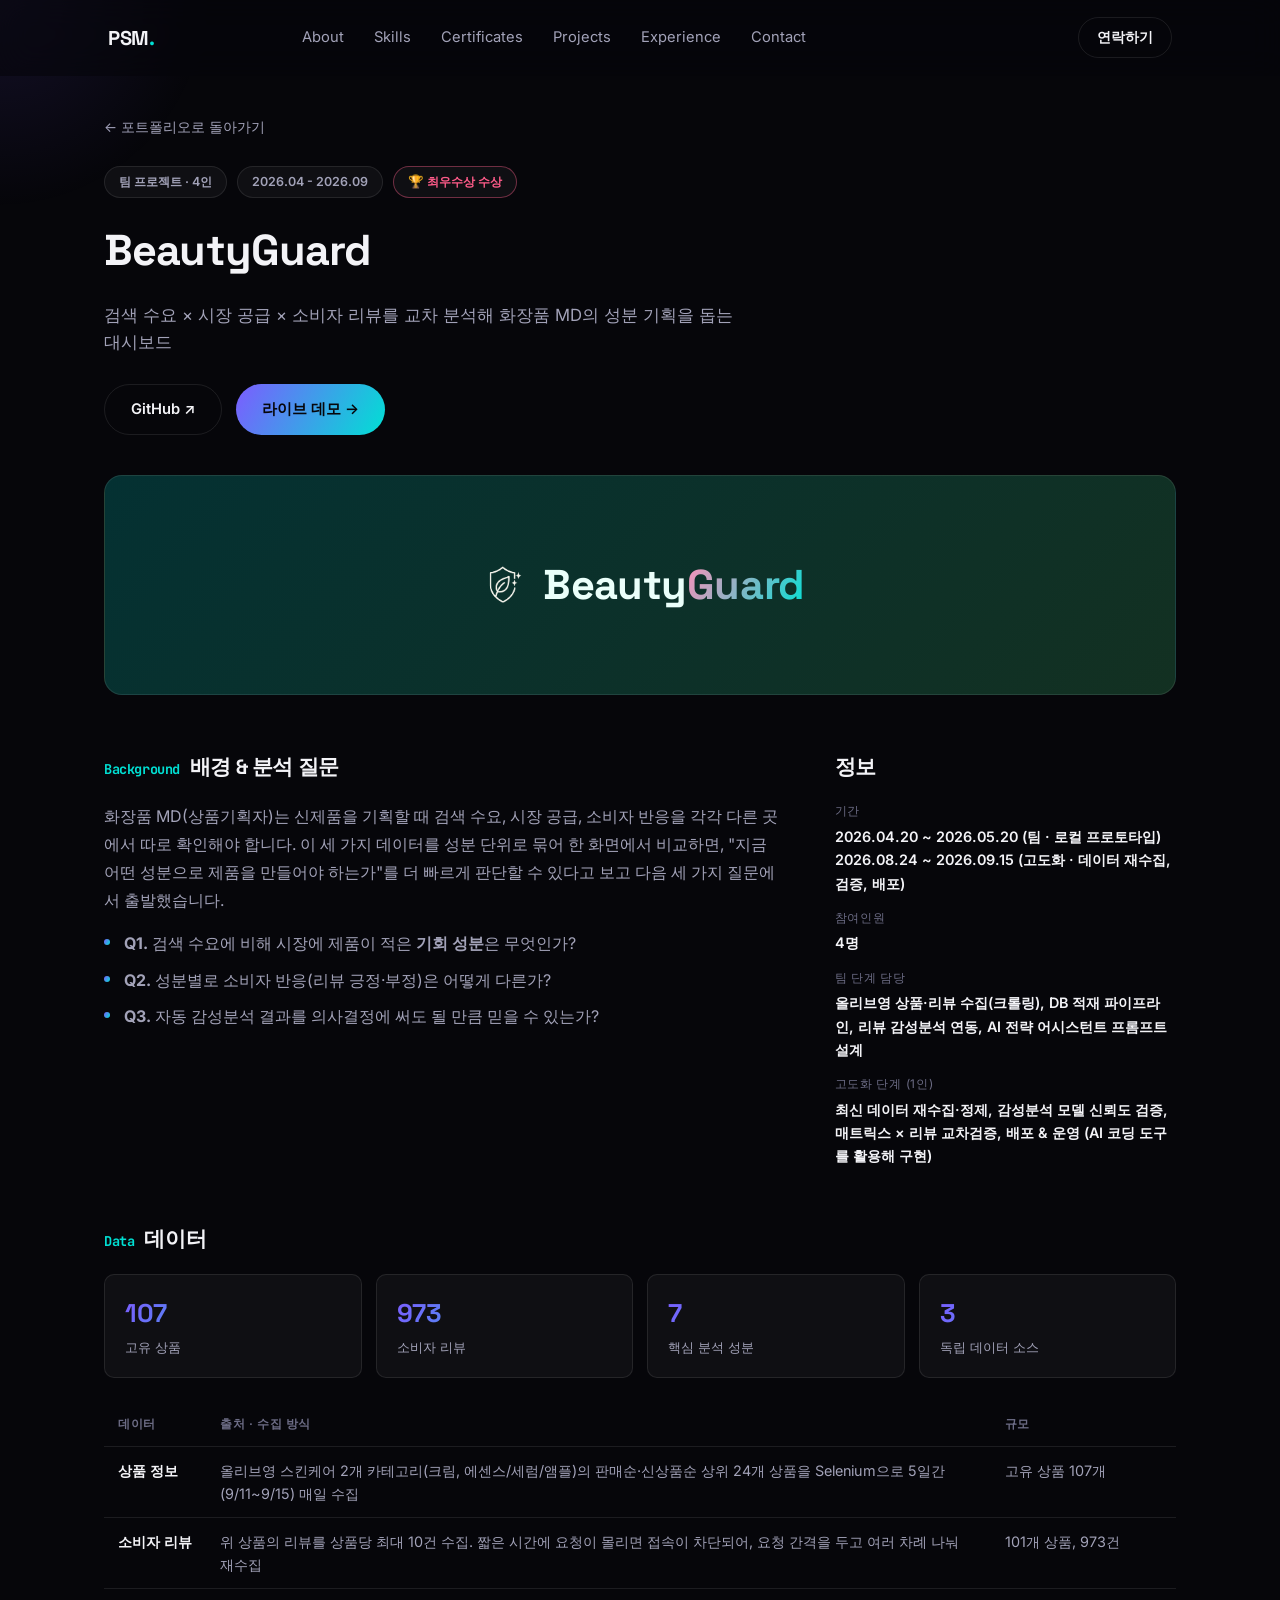
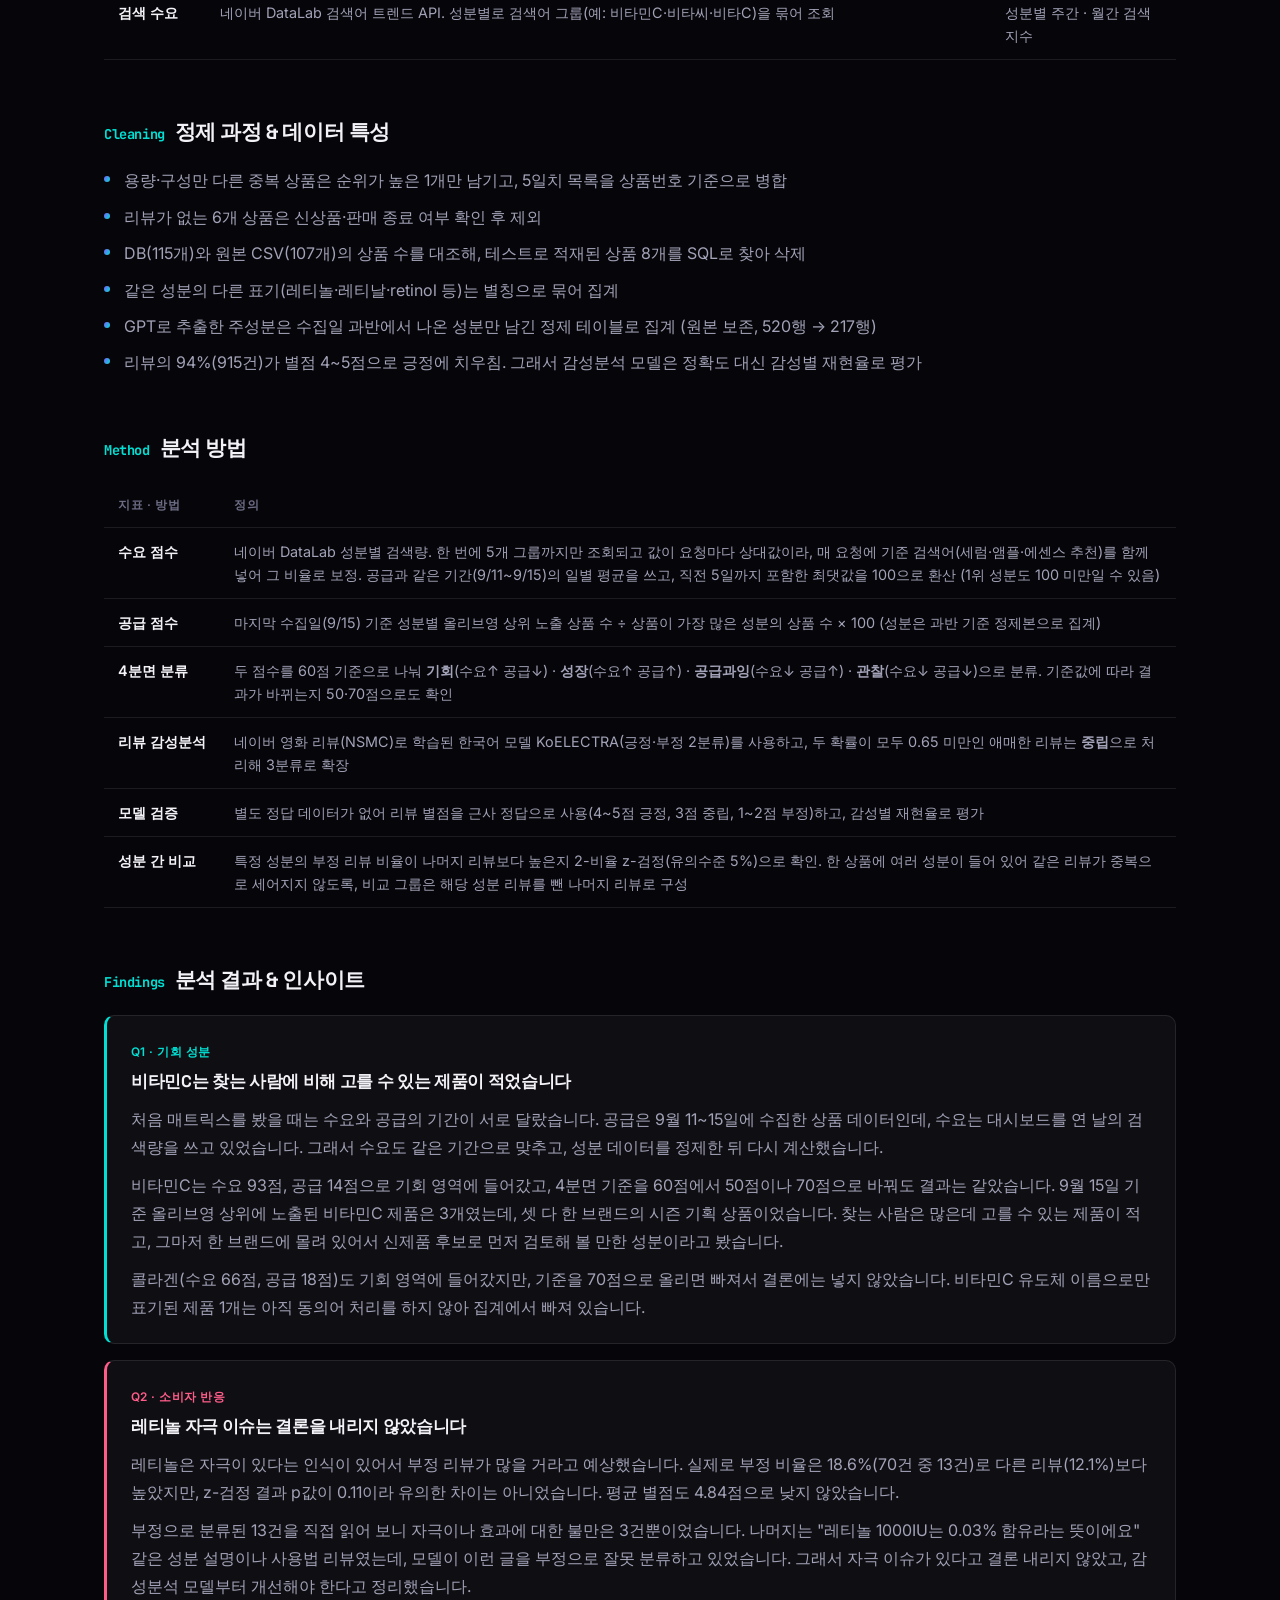
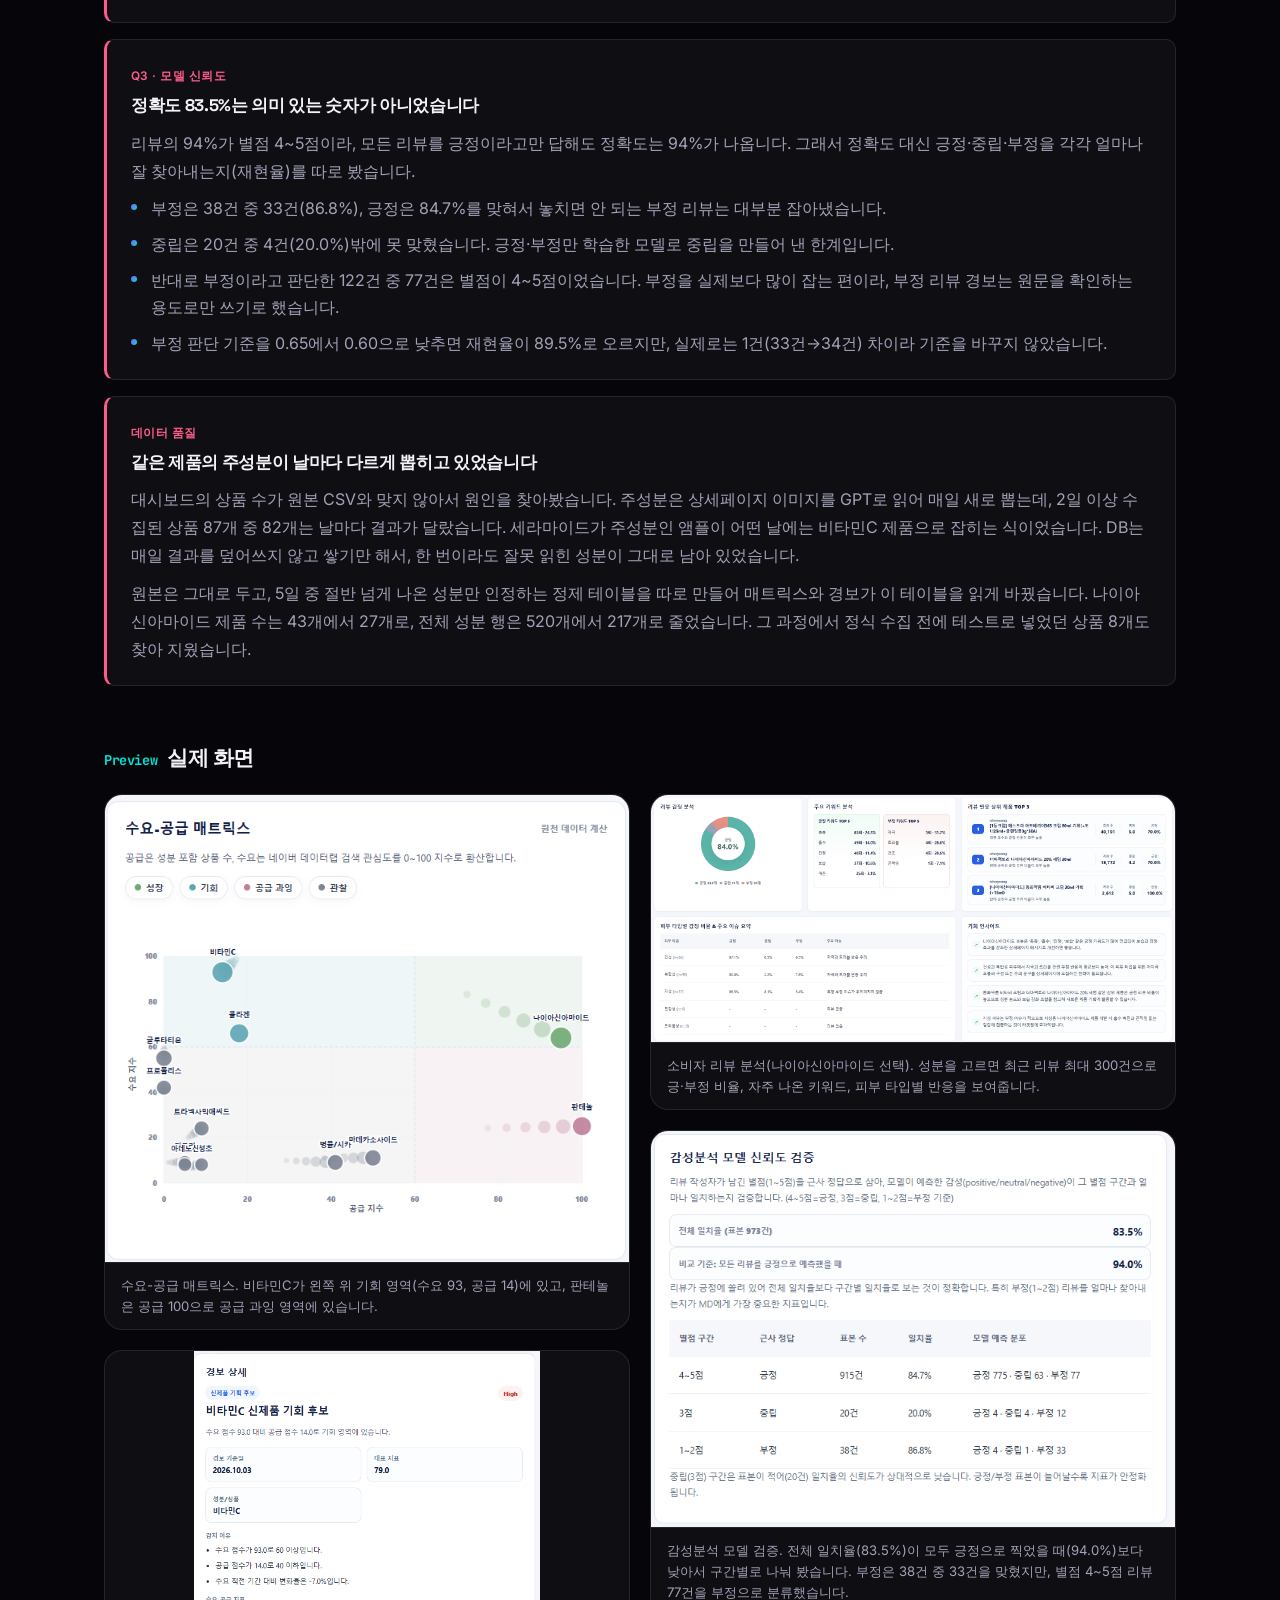
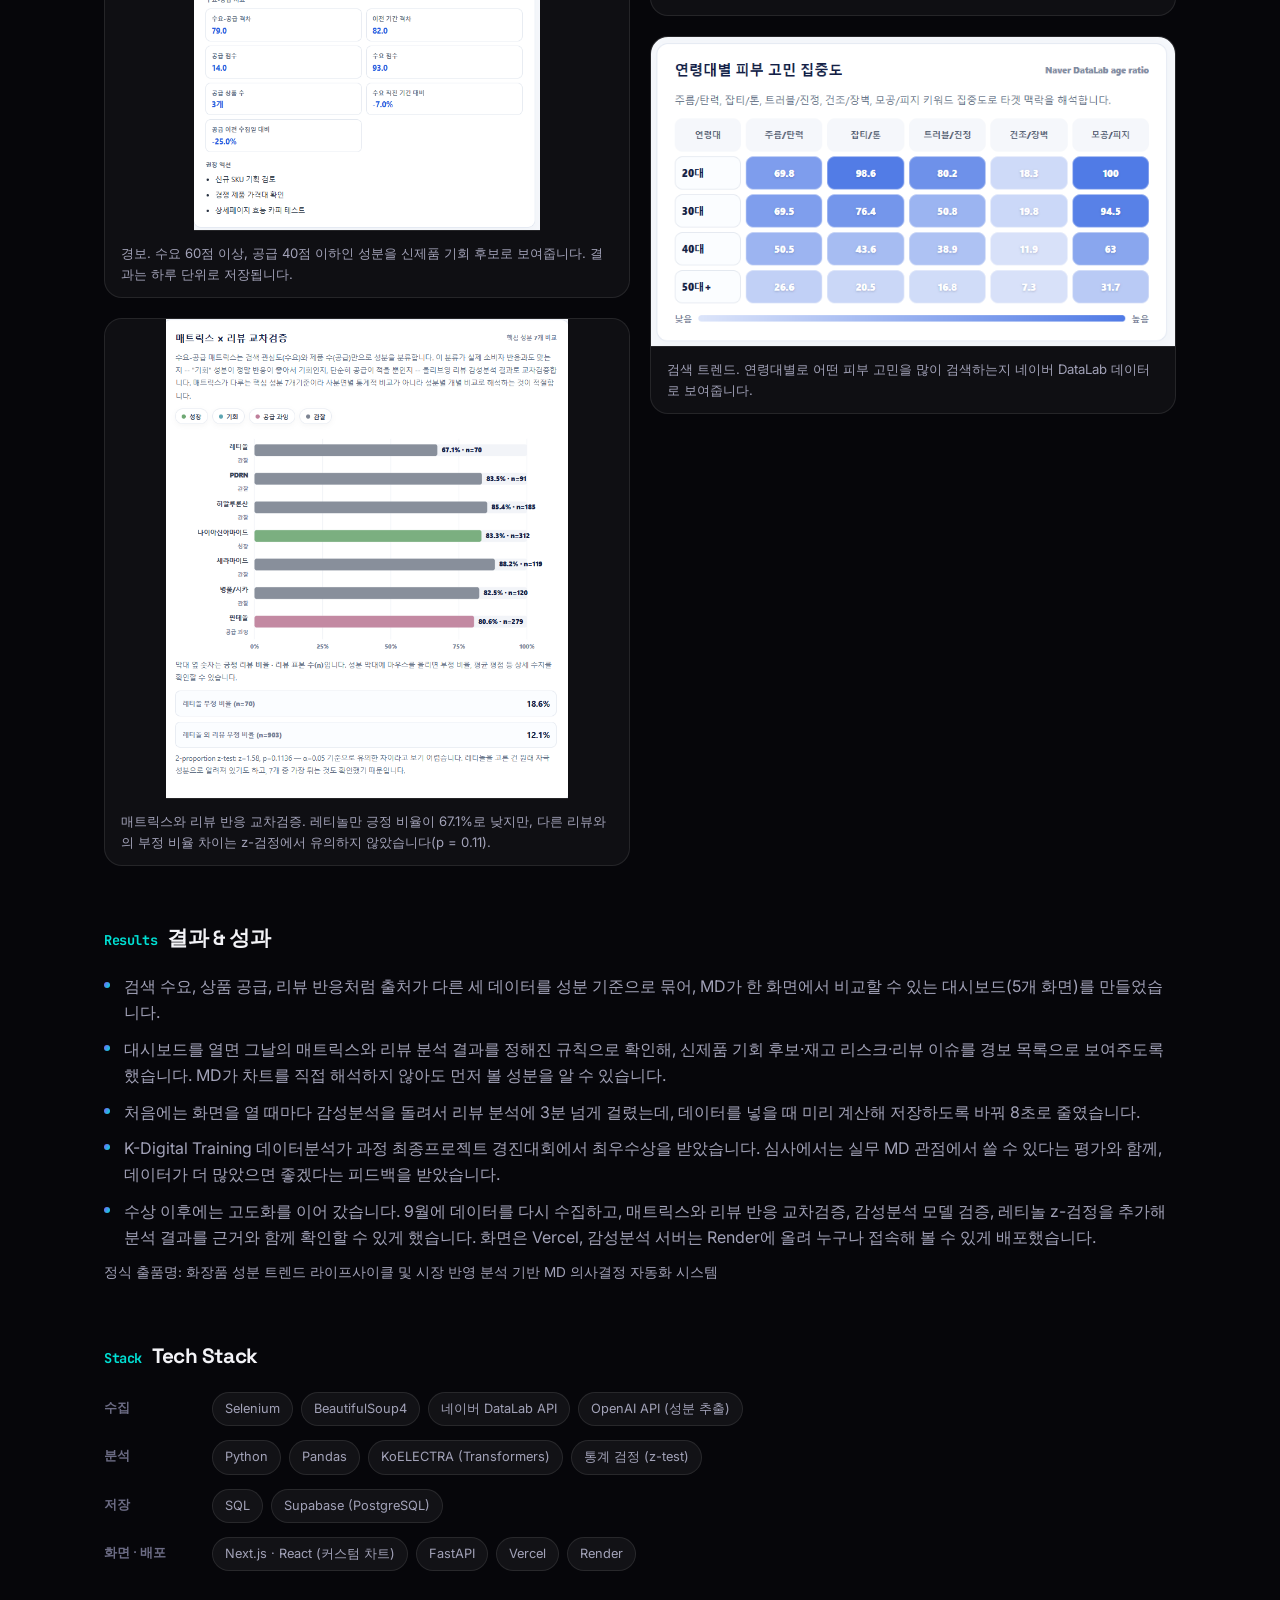
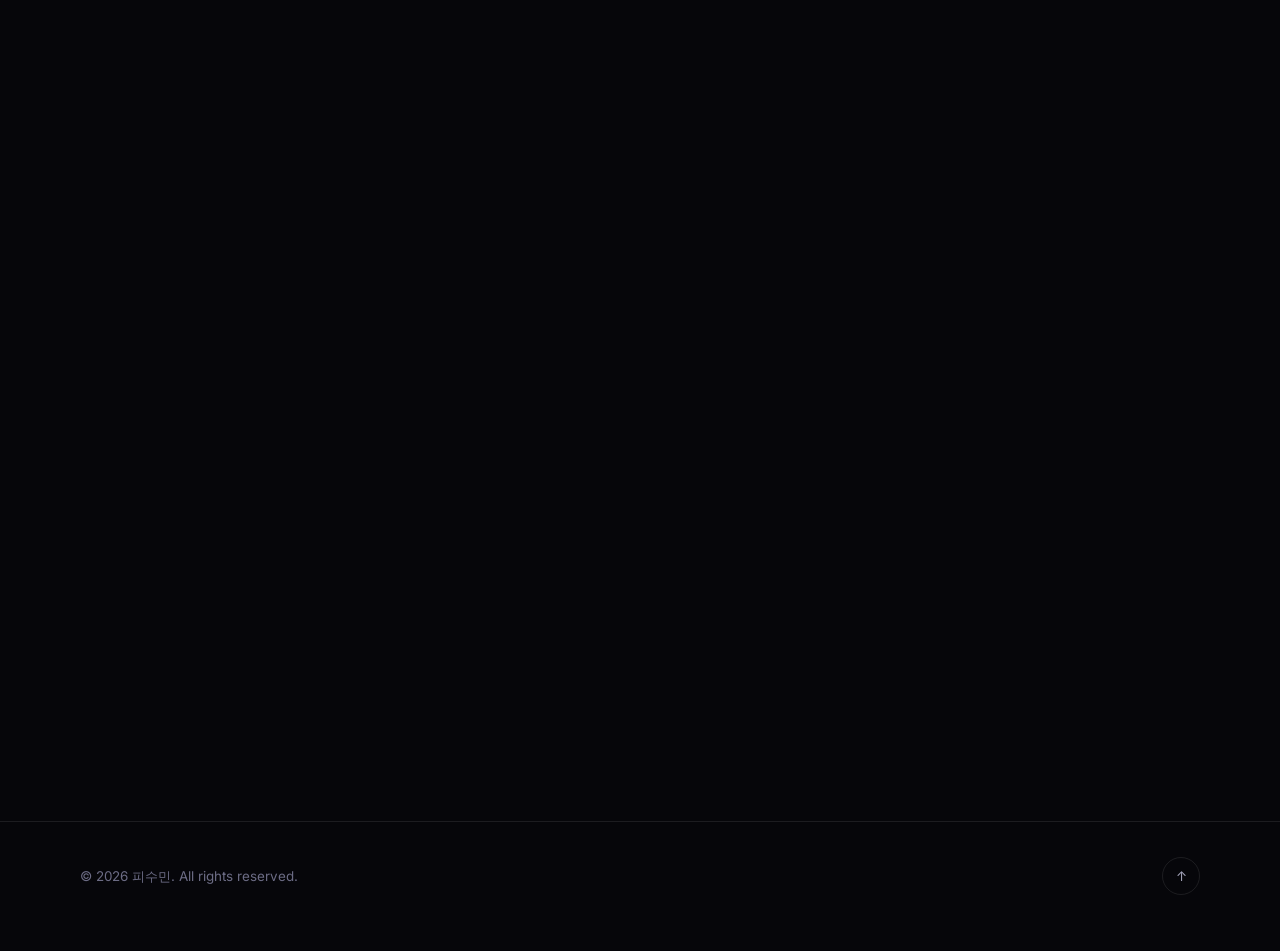
==== commit 71ebd255: "Trim repeated solo wording on BeautyGuard and J-CREW pages Co-Authored-By: Claude Opus 5.5 <noreply@" ====
--- a/projects/beautyguard.html
+++ b/projects/beautyguard.html
@@ -43,7 +43,7 @@
   <a href="../index.html#projects" class="pd-back reveal">← 포트폴리오로 돌아가기</a>
 
   <div class="pd-badges reveal">
-    <span class="pd-badge">팀 프로젝트 · 4인 (+고도화 1인)</span>
+    <span class="pd-badge">팀 프로젝트 · 4인</span>
     <span class="pd-badge">2026.04 - 2026.09</span>
     <span class="pd-badge badge-award">🏆 최우수상 수상</span>
   </div>
@@ -83,8 +83,8 @@
     <div class="pd-block reveal">
       <h2>정보</h2>
       <ul class="pd-meta-list">
-        <li class="pd-meta-item"><span>기간</span><strong>2026.04.20 ~ 2026.05.20 (팀 · 로컬 프로토타입)<br>2026.08.24 ~ 2026.09.15 (1인 · 데이터 재수집, 검증, 배포)</strong></li>
-        <li class="pd-meta-item"><span>참여인원</span><strong>4명 (이후 고도화는 1인 진행)</strong></li>
+        <li class="pd-meta-item"><span>기간</span><strong>2026.04.20 ~ 2026.05.20 (팀 · 로컬 프로토타입)<br>2026.08.24 ~ 2026.09.15 (고도화 · 데이터 재수집, 검증, 배포)</strong></li>
+        <li class="pd-meta-item"><span>참여인원</span><strong>4명</strong></li>
         <li class="pd-meta-item"><span>팀 단계 담당</span><strong>올리브영 상품·리뷰 수집(크롤링), DB 적재 파이프라인, 리뷰 감성분석 연동, AI 전략 어시스턴트 프롬프트 설계</strong></li>
         <li class="pd-meta-item"><span>고도화 단계 (1인)</span><strong>최신 데이터 재수집·정제, 감성분석 모델 신뢰도 검증, 매트릭스 × 리뷰 교차검증, 배포 &amp; 운영 (AI 코딩 도구를 활용해 구현)</strong></li>
       </ul>
@@ -284,7 +284,7 @@
       <li>대시보드를 열면 그날의 매트릭스와 리뷰 분석 결과를 정해진 규칙으로 확인해, 신제품 기회 후보·재고 리스크·리뷰 이슈를 경보 목록으로 보여주도록 했습니다. MD가 차트를 직접 해석하지 않아도 먼저 볼 성분을 알 수 있습니다.</li>
       <li>처음에는 화면을 열 때마다 감성분석을 돌려서 리뷰 분석에 3분 넘게 걸렸는데, 데이터를 넣을 때 미리 계산해 저장하도록 바꿔 8초로 줄였습니다.</li>
       <li>K-Digital Training 데이터분석가 과정 최종프로젝트 경진대회에서 최우수상을 받았습니다. 심사에서는 실무 MD 관점에서 쓸 수 있다는 평가와 함께, 데이터가 더 많았으면 좋겠다는 피드백을 받았습니다.</li>
-      <li>수상 이후에는 혼자 고도화를 이어 갔습니다. 9월에 데이터를 다시 수집하고, 매트릭스와 리뷰 반응 교차검증, 감성분석 모델 검증, 레티놀 z-검정을 추가해 분석 결과를 근거와 함께 확인할 수 있게 했습니다. 화면은 Vercel, 감성분석 서버는 Render에 올려 누구나 접속해 볼 수 있게 배포했습니다.</li>
+      <li>수상 이후에는 고도화를 이어 갔습니다. 9월에 데이터를 다시 수집하고, 매트릭스와 리뷰 반응 교차검증, 감성분석 모델 검증, 레티놀 z-검정을 추가해 분석 결과를 근거와 함께 확인할 수 있게 했습니다. 화면은 Vercel, 감성분석 서버는 Render에 올려 누구나 접속해 볼 수 있게 배포했습니다.</li>
     </ul>
     <p class="section-hint">정식 출품명: 화장품 성분 트렌드 라이프사이클 및 시장 반영 분석 기반 MD 의사결정 자동화 시스템</p>
   </div>
--- a/css/style.css
+++ b/css/style.css
@@ -1135,6 +1135,7 @@
   gap: 14px;
   margin-bottom: 24px;
 }
+.pd-kpis-3 { grid-template-columns: repeat(3, 1fr); }
 .pd-kpi {
   background: var(--surface);
   border: 1px solid var(--border);
@@ -1214,3 +1215,29 @@
   .pd-kpis { grid-template-columns: repeat(2, 1fr); }
   .pd-insight { padding: 18px 18px; }
 }
+
+/* Findings 안 작은 분포 차트 (JejuTrip 리뷰 수 분포) */
+.pd-dist { margin: 14px 0 12px; }
+.pd-dist-bars {
+  display: flex; align-items: flex-end; gap: 2px;
+  height: 120px; padding-top: 18px;
+  border-bottom: 1px solid var(--border);
+}
+.pd-dist-bar {
+  flex: 1; position: relative; min-height: 1px;
+  background: var(--text-faint); opacity: 0.5;
+  border-radius: 2px 2px 0 0;
+}
+.pd-dist-bar.is-hl { background: var(--accent-3); opacity: 1; }
+.pd-dist-bar span {
+  position: absolute; bottom: 100%; left: 50%; transform: translateX(-50%);
+  margin-bottom: 3px; font-size: 0.72rem; font-style: normal; white-space: nowrap;
+  color: var(--text-dim);
+}
+.pd-dist-bar.is-hl span { color: var(--accent-3); font-weight: 600; }
+.pd-dist-axis { display: flex; gap: 2px; margin-top: 4px; }
+.pd-dist-axis b {
+  flex: 1; font-weight: 400; font-size: 0.7rem; color: var(--text-faint);
+  text-align: center; white-space: nowrap; overflow: visible;
+}
+.pd-dist figcaption { margin-top: 6px; font-size: 0.78rem; color: var(--text-faint); }
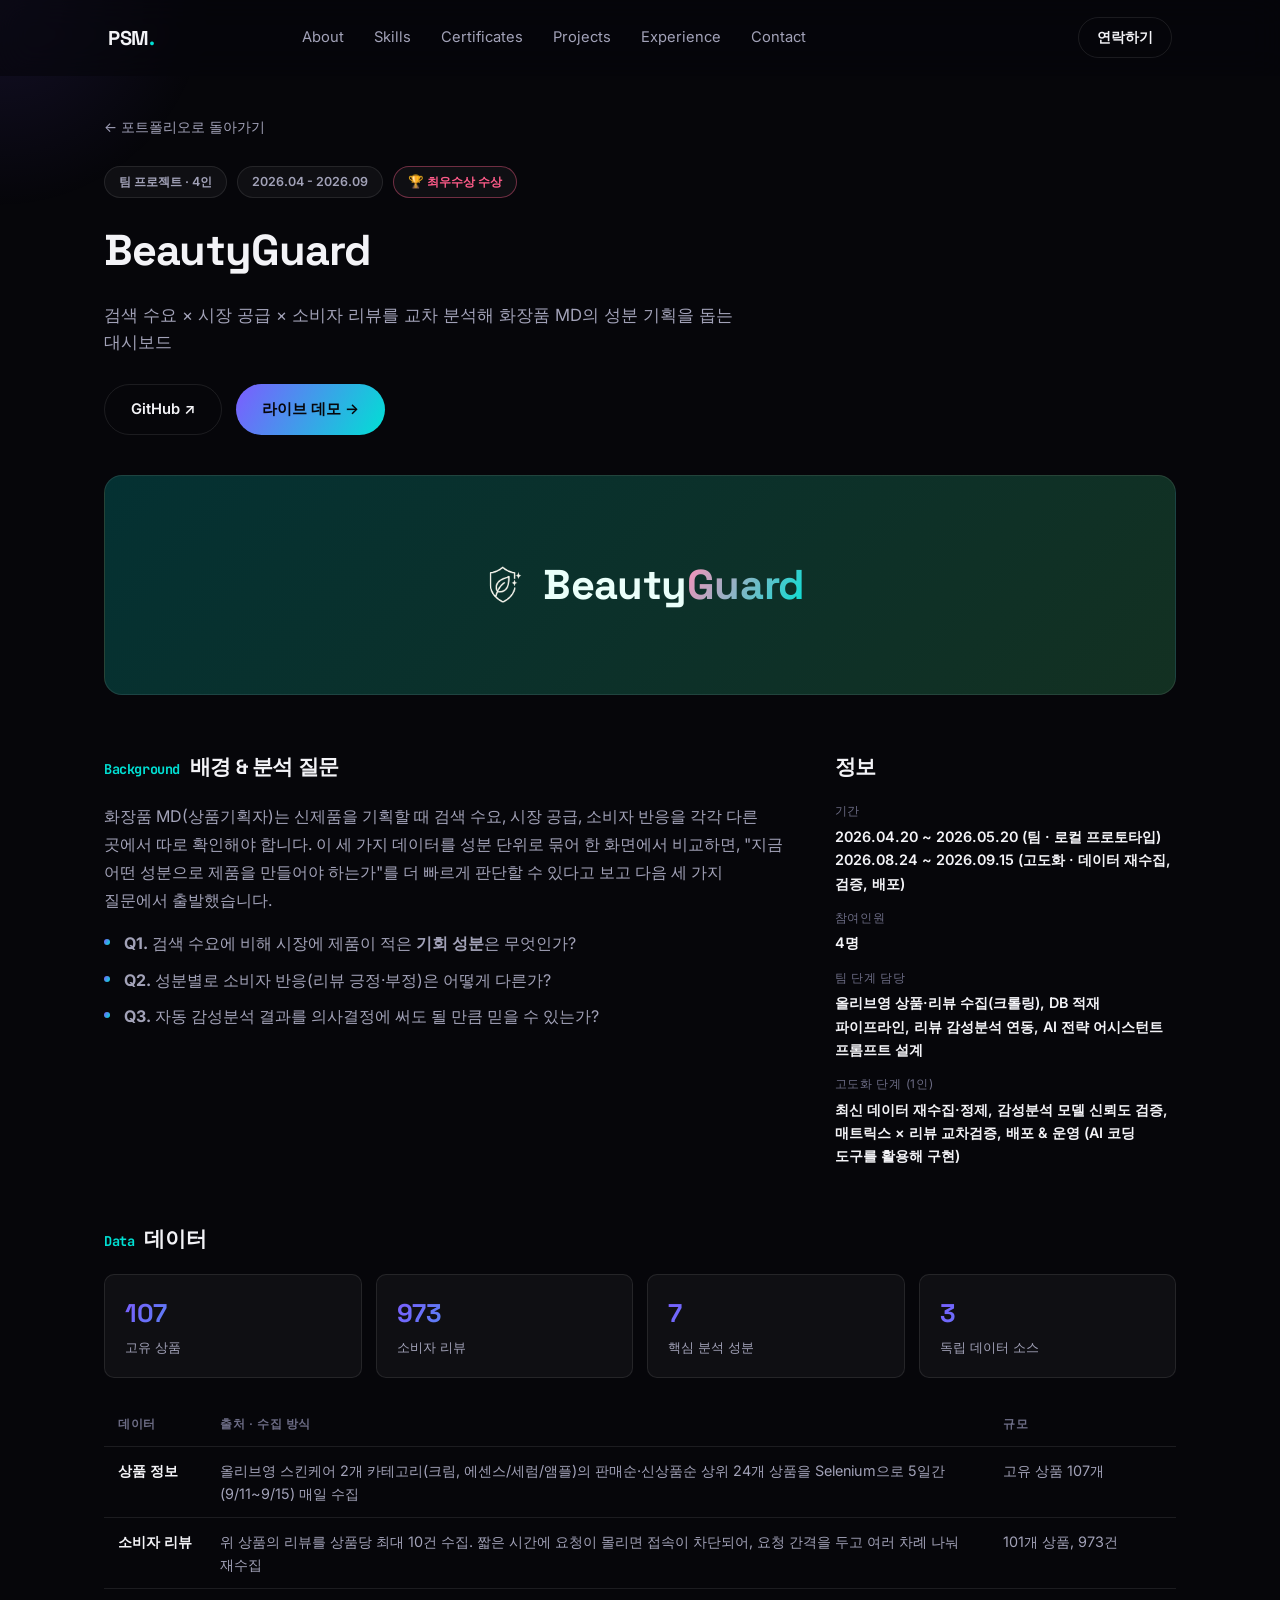
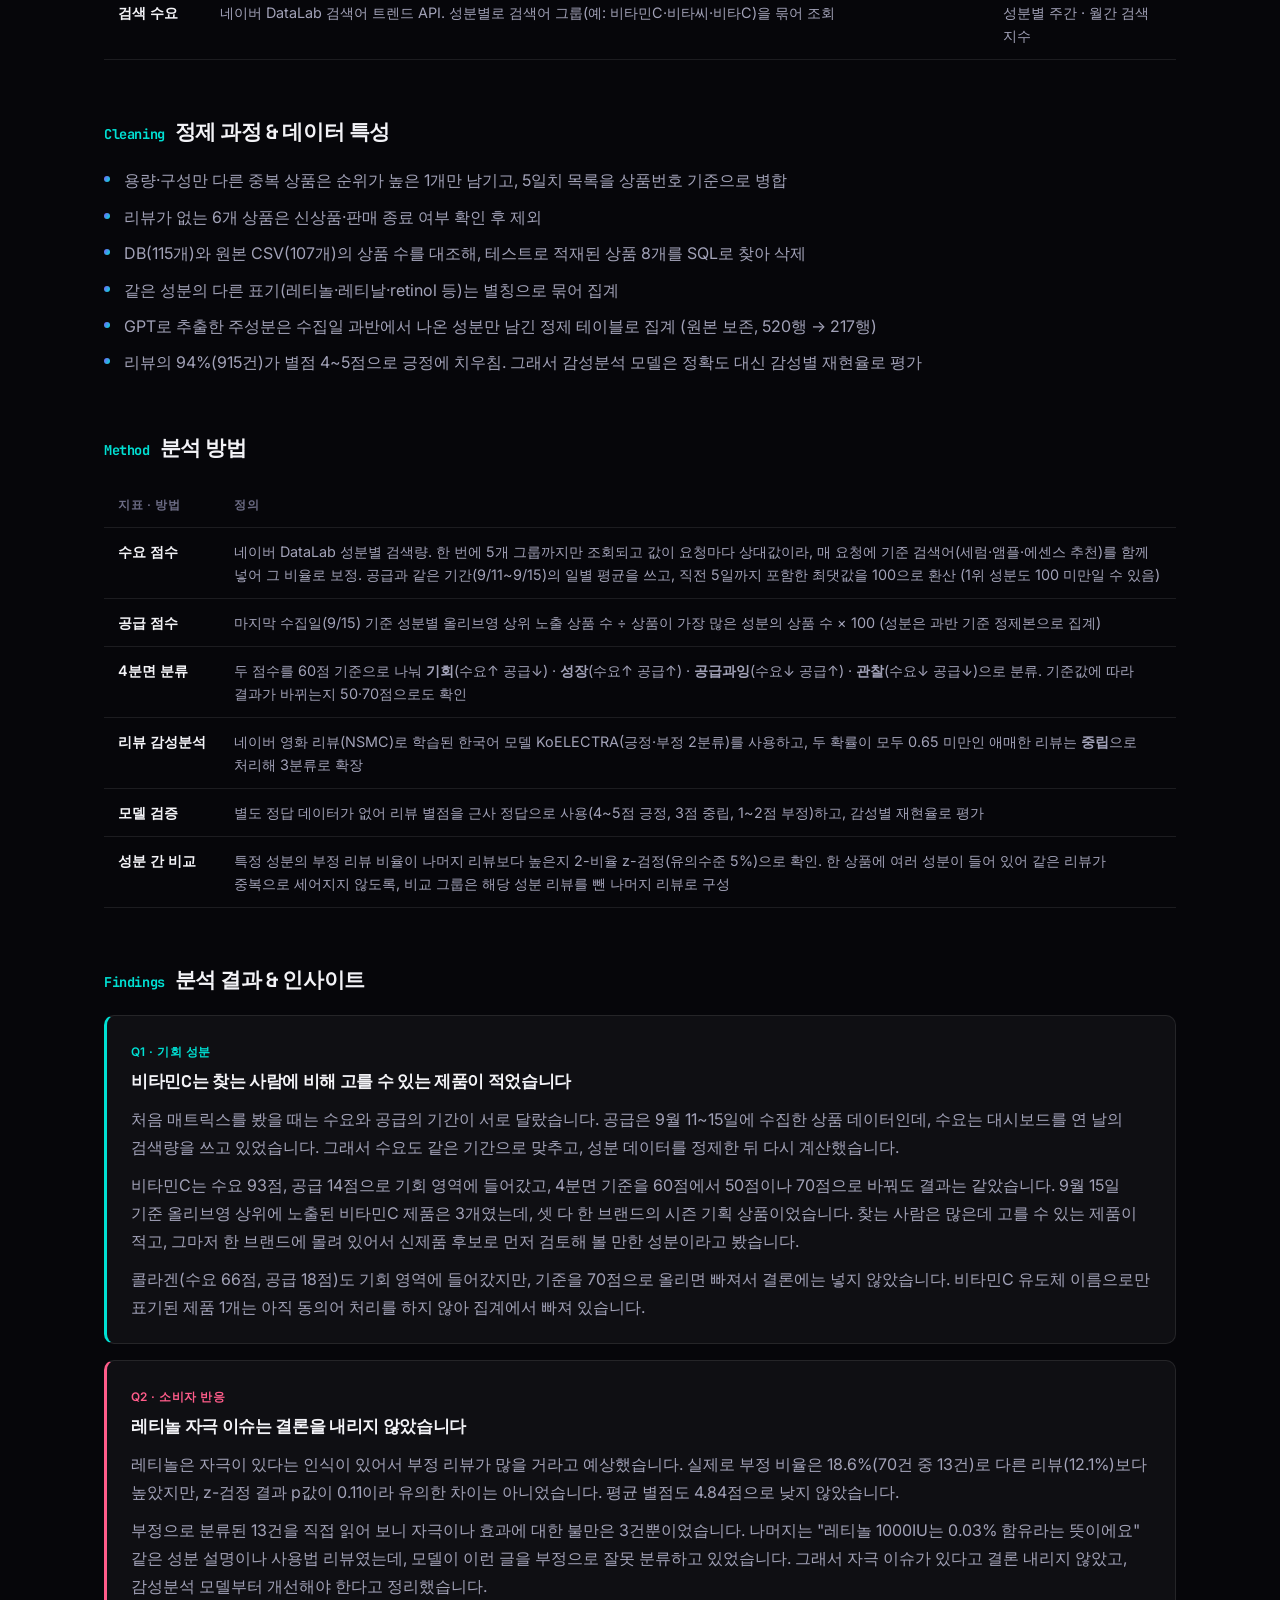
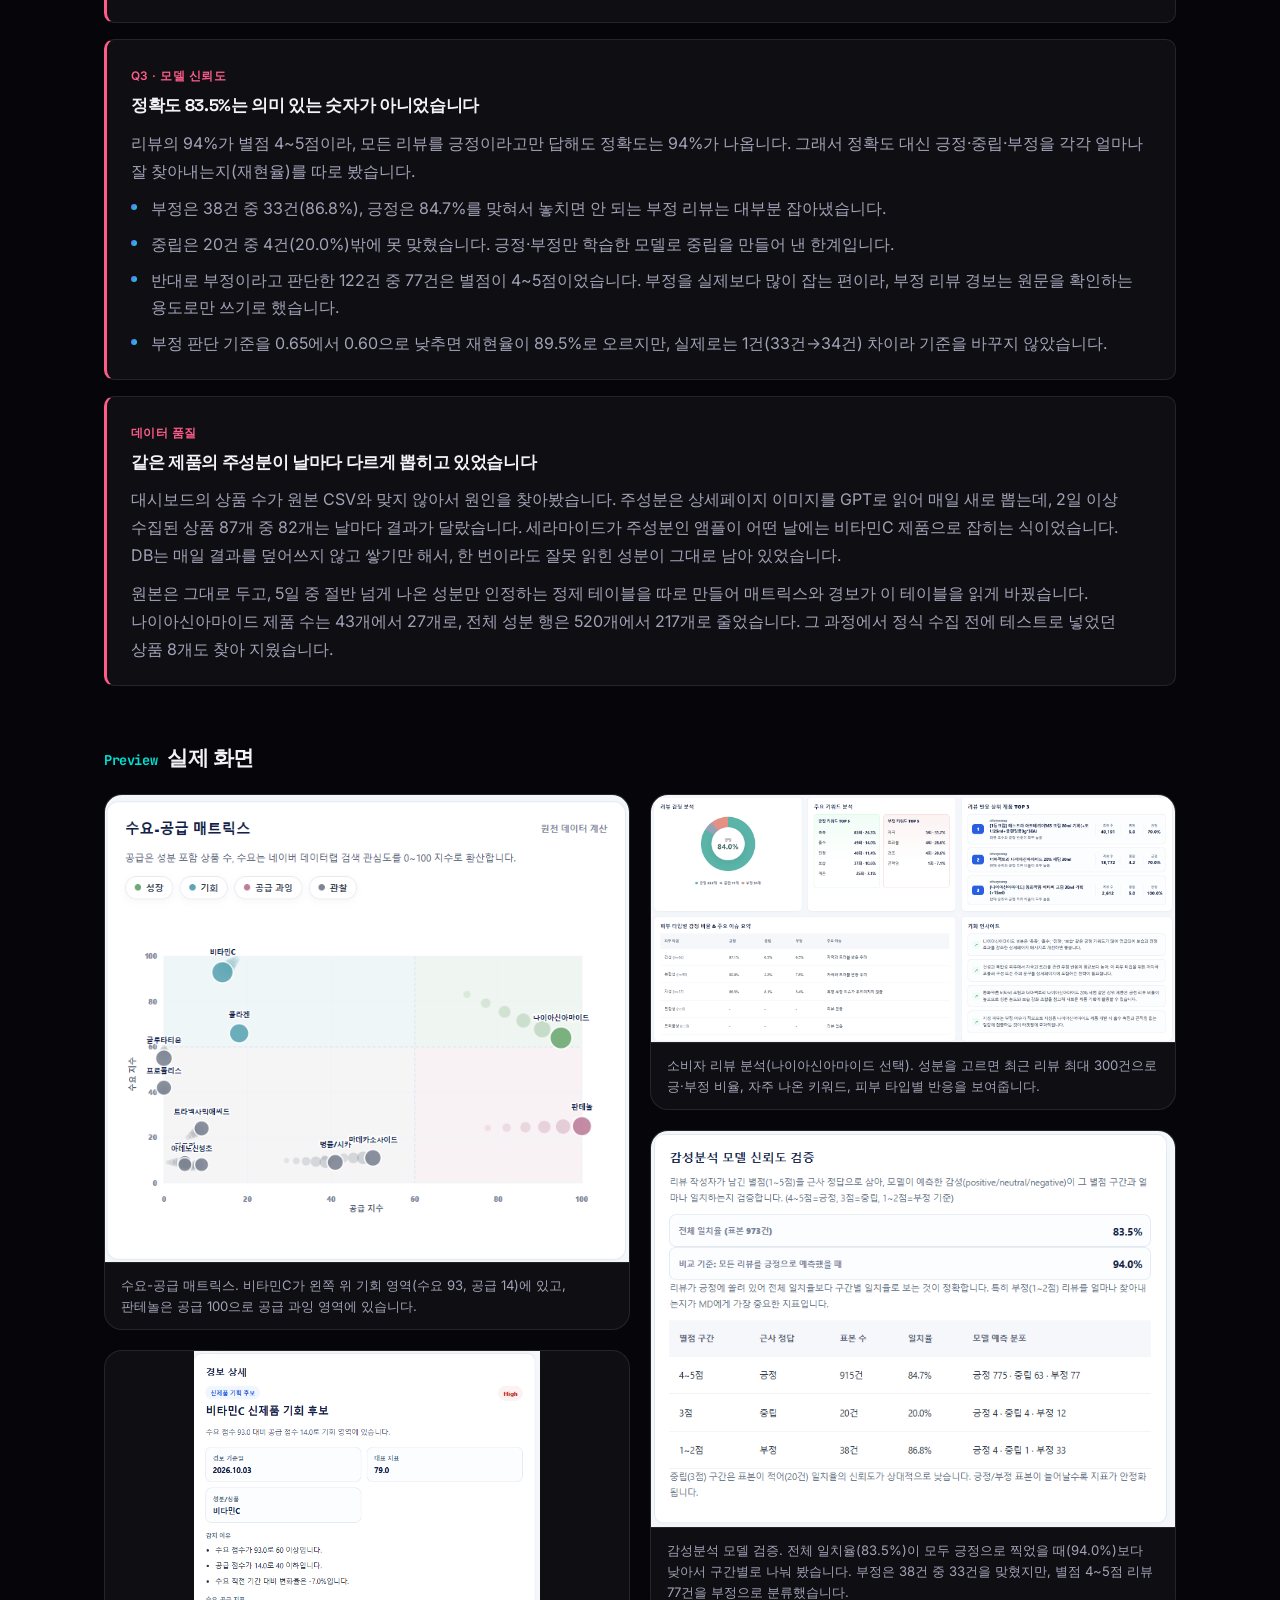
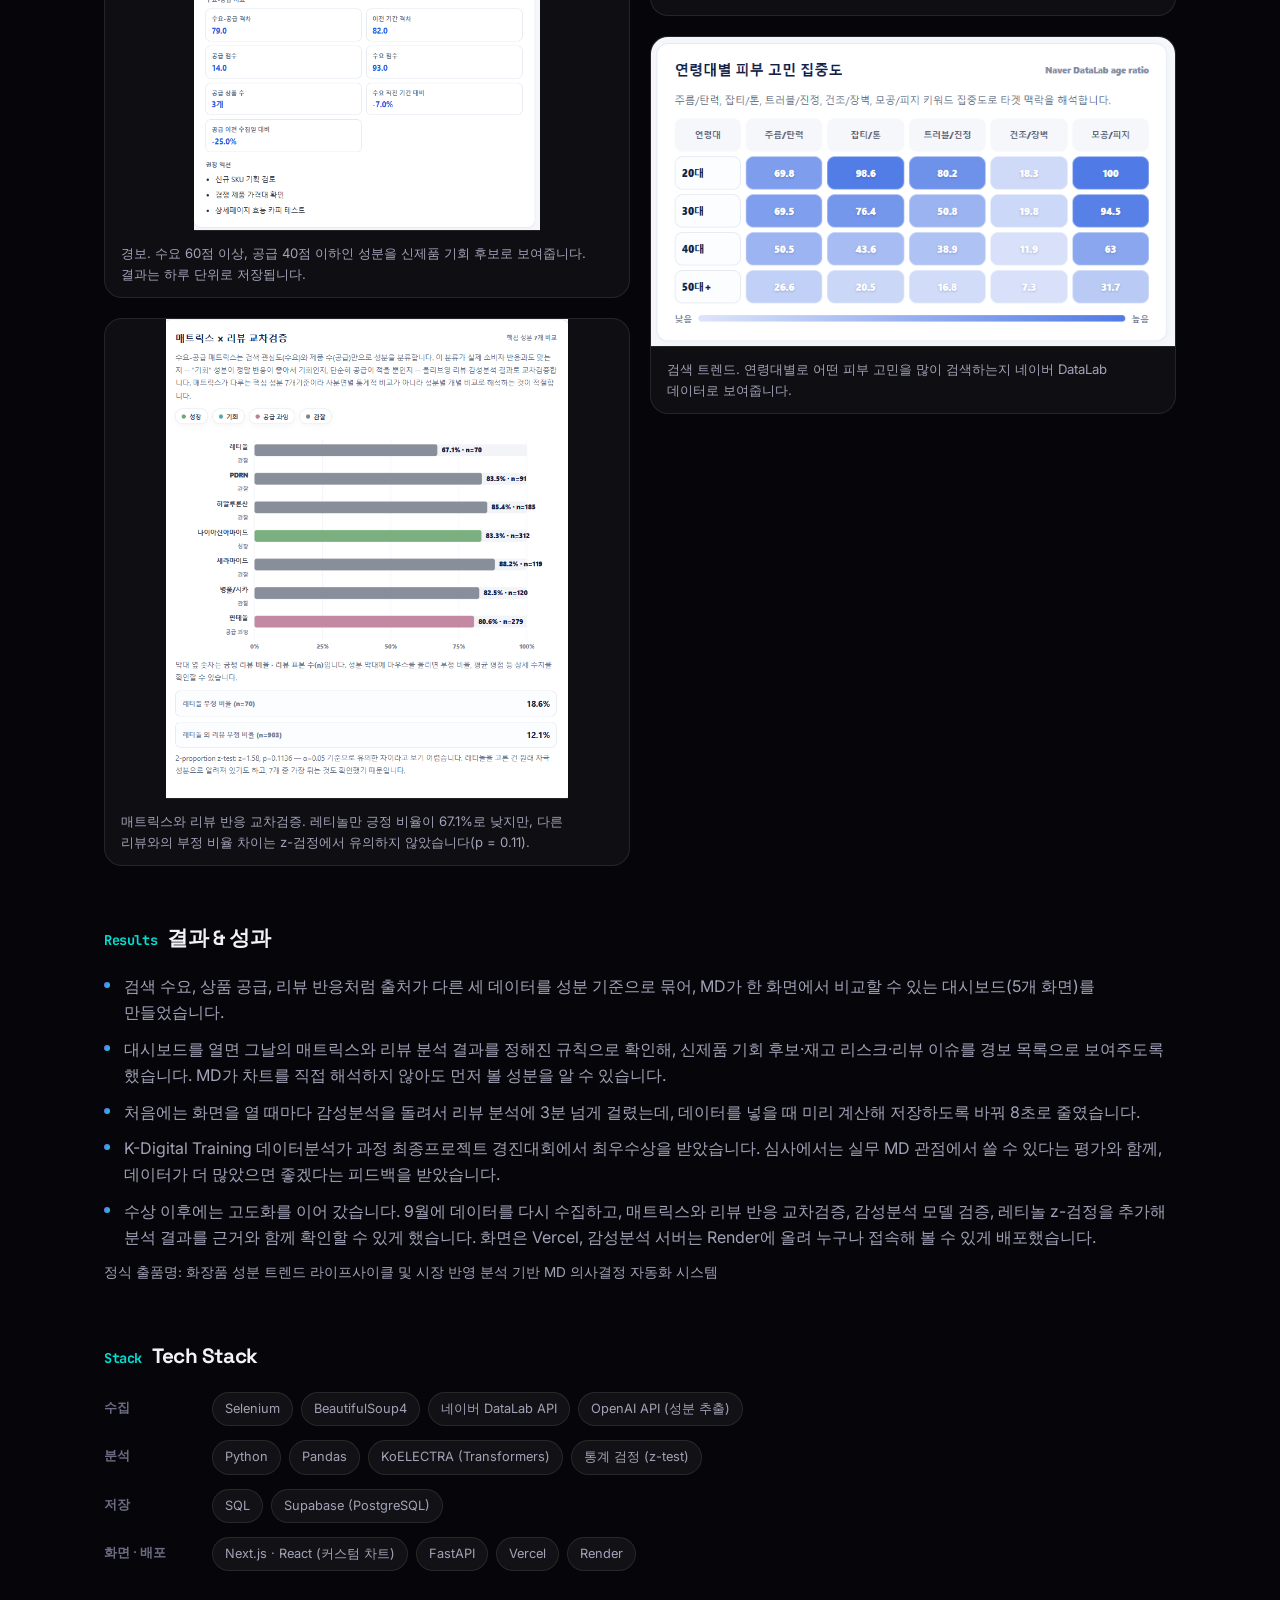
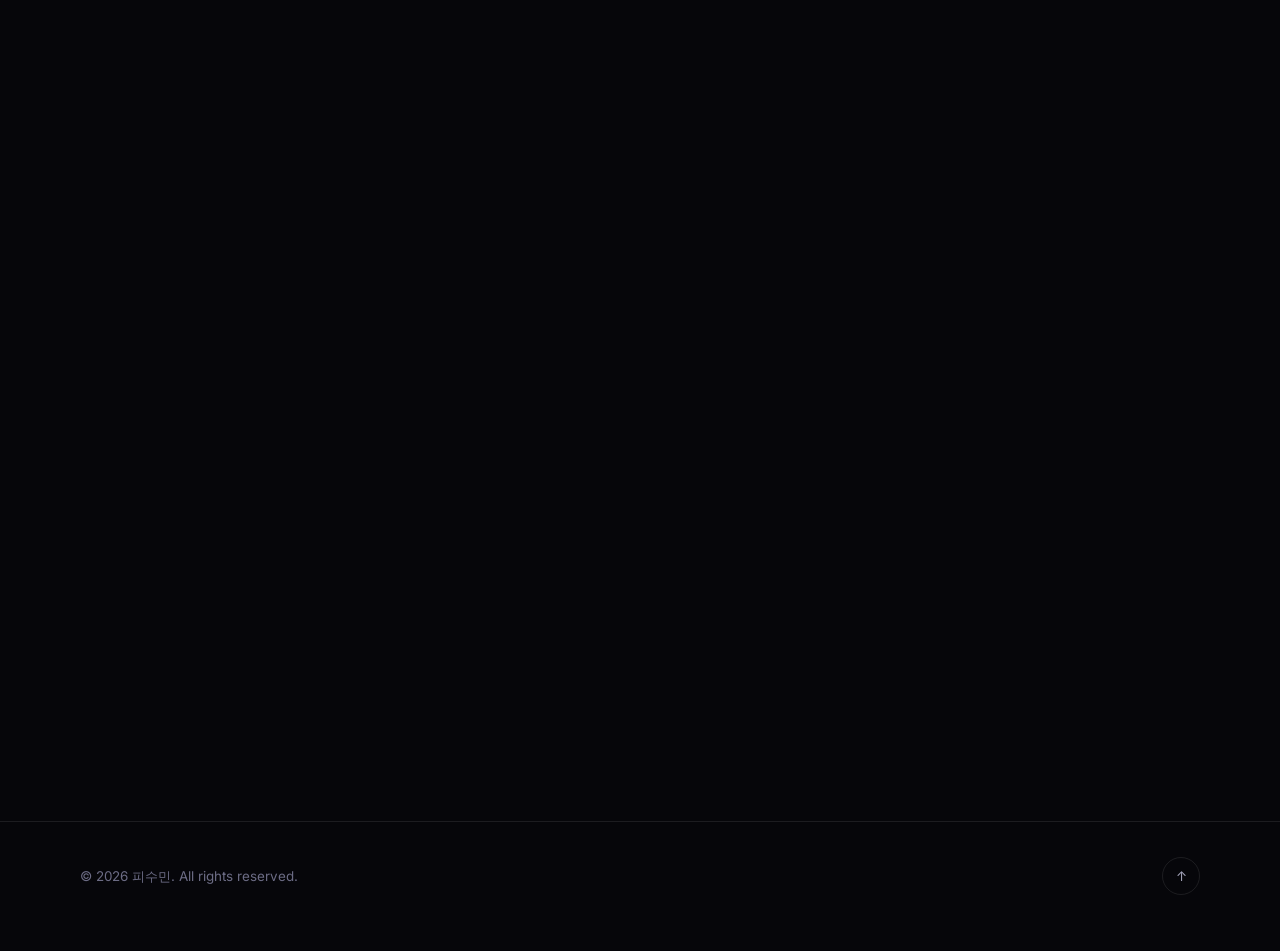
==== commit b3321c8e: "Point share metadata and README at psm-data-portfolio.vercel.app Co-Authored-By: Claude Opus 5.5 <no" ====
--- a/projects/beautyguard.html
+++ b/projects/beautyguard.html
@@ -8,8 +8,8 @@
 <meta property="og:type" content="website">
 <meta property="og:title" content="BeautyGuard | 피수민 포트폴리오">
 <meta property="og:description" content="검색 수요·시장 공급·소비자 리뷰를 교차 분석해 화장품 MD의 성분 기획 의사결정을 돕는 BeautyGuard 프로젝트 상세.">
-<meta property="og:image" content="https://portfolio-psm.vercel.app/assets/og-image.png">
-<meta property="og:url" content="https://portfolio-psm.vercel.app/projects/beautyguard.html">
+<meta property="og:image" content="https://psm-data-portfolio.vercel.app/assets/og-image.png">
+<meta property="og:url" content="https://psm-data-portfolio.vercel.app/projects/beautyguard.html">
 <link rel="preconnect" href="https://fonts.googleapis.com">
 <link rel="preconnect" href="https://fonts.gstatic.com" crossorigin>
 <link href="https://fonts.googleapis.com/css2?family=Space+Grotesk:wght@500;600;700&family=Inter:wght@400;500;600;700&family=JetBrains+Mono:wght@400;500&display=swap" rel="stylesheet">
--- a/css/style.css
+++ b/css/style.css
@@ -40,6 +40,8 @@
   font-family: 'Inter', system-ui, -apple-system, 'Segoe UI', sans-serif;
   line-height: 1.6;
   overflow-x: hidden;
+  word-break: keep-all;      /* 한글이 단어 중간에서 줄바꿈되지 않도록 */
+  overflow-wrap: break-word; /* 긴 파일명·URL은 필요할 때만 끊음 */
 }
 
 h1, h2, h3 {
@@ -373,72 +375,14 @@
 /* ===================== ABOUT ===================== */
 .about-grid {
   display: grid;
-  grid-template-columns: 320px 1fr;
-  gap: 60px;
-  align-items: start;
-}
-
-.avatar-frame {
-  position: relative;
-  width: 100%;
-  aspect-ratio: 1;
-  border-radius: 28px;
-  background: var(--gradient-soft);
-  border: 1px solid var(--border);
-  display: flex;
-  align-items: center;
-  justify-content: center;
-  overflow: hidden;
-}
-.avatar-glow {
-  position: absolute;
-  width: 60%; height: 60%;
-  background: var(--gradient);
-  filter: blur(60px);
-  opacity: 0.55;
-  border-radius: 50%;
-}
-.avatar-initials {
-  position: relative;
-  font-family: 'Space Grotesk', sans-serif;
-  font-size: 4.2rem;
-  font-weight: 700;
-  color: var(--text);
-}
-
-.about-stat-card {
-  display: flex;
-  gap: 16px;
-  margin-top: 20px;
-}
-.about-stat {
-  flex: 1;
-  background: var(--surface);
-  border: 1px solid var(--border);
-  border-radius: var(--radius-sm);
-  padding: 16px;
-  text-align: center;
-}
-.about-stat strong {
-  display: block;
-  font-family: 'Space Grotesk', sans-serif;
-  font-size: 1.5rem;
-  background: var(--gradient);
-  -webkit-background-clip: text;
-  background-clip: text;
-  color: transparent;
-}
-.about-stat span { font-size: 0.78rem; color: var(--text-dim); }
+  grid-template-columns: 1fr;
+  max-width: 760px;
+}
 
 .about-text p { color: var(--text-dim); margin-bottom: 18px; }
 .about-facts { margin-top: 28px; display: flex; flex-direction: column; gap: 12px; }
 .about-facts li { font-size: 0.94rem; color: var(--text-dim); display: flex; gap: 10px; }
 
-@media (max-width: 860px) {
-  .about-grid { grid-template-columns: 1fr; }
-  .avatar-frame { max-width: 280px; margin: 0 auto; }
-  .about-stat-card { max-width: 280px; margin: 20px auto 0; }
-}
 
 /* ===================== SKILLS ===================== */
 .skills-grid {
